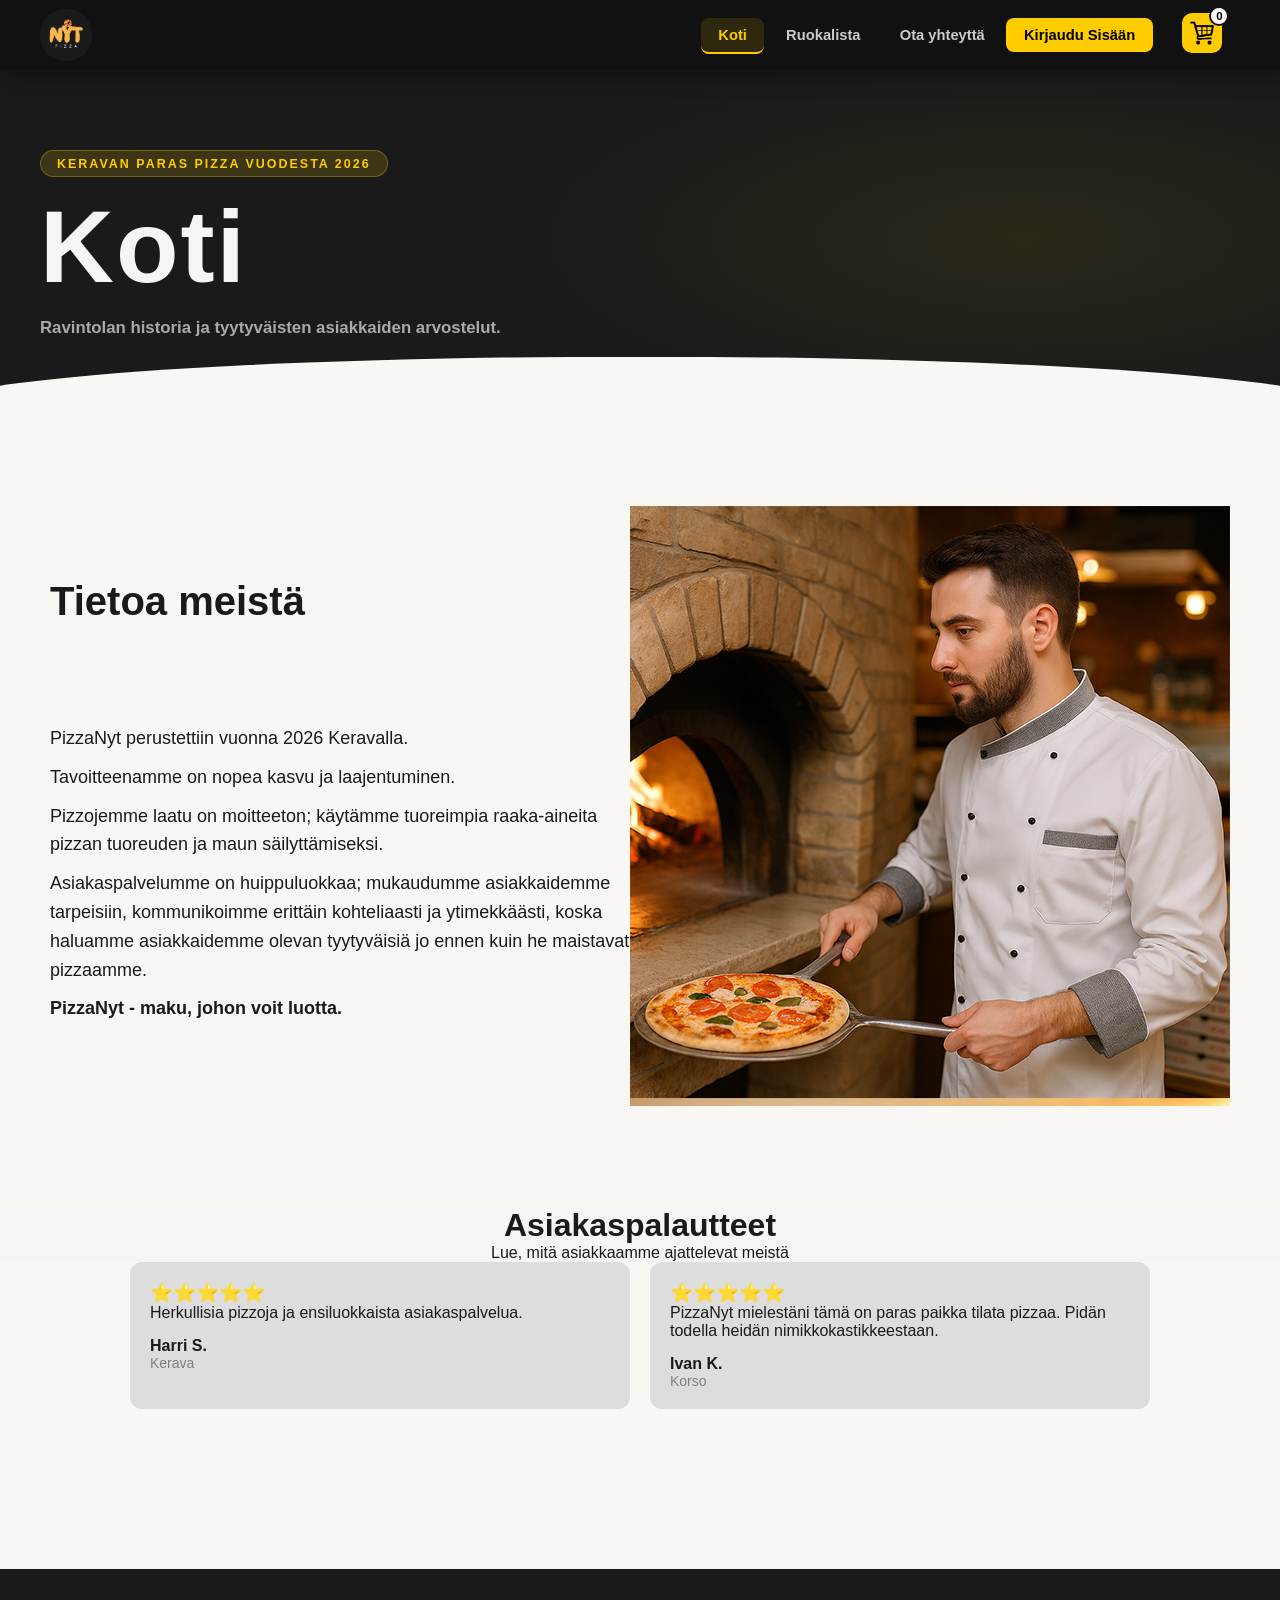
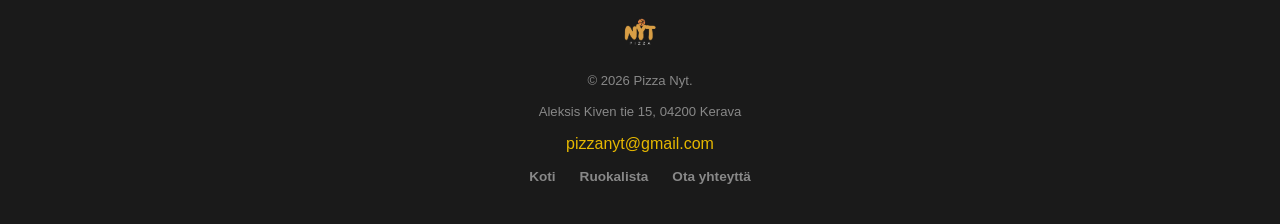
==== index.html @ 31d28f15 "muokan teksti pääsivulla" ====
<!DOCTYPE html>
<html lang ="fi">
    
    <head>
        <meta charset="UTF-8">
        <title>PizzaNyt - Pääsivu</title>
        <meta name="viewport" content ="width-device-width, initial-scale=1.0"> <!-- Puhelimen koko-->
        <link rel="icon" type="image/x-icon" href="/images/WebsiteLogo.png">
        <link rel="preconnect" href="https://fonts.googleapis.com">
        <link rel="preconnect" href="https://fonts.gstatic.com" crossorigin>
        <link href="https://fonts.googleapis.com/css2?family=Alyamama:wght@300..900&family=Roboto+Mono:ital,wght@0,100..700;1,100..700&display=swap" rel="stylesheet">
        <link rel="stylesheet" href ="styles.css">
    </head>
    <body>
        <nav class="navbar">
            <div class="logo">
                <a href="index.html">
                    <img src="images/Logo.png" alt="PizzaNyt" class="logo-img">
                </a>
            </div>
            <ul class="nav-links">
                <li><a href="index.html" class="selected">Koti</a></li>
                <li><a href="menu.html">Ruokalista</a></li>
                <li><a href="contact.html">Ota yhteyttä</a></li>
                <li class="login-btn" id="nav-login-li"><a href="login.html">Kirjaudu Sisään</a></li>
                <li id="nav-user-info" style="display:none;">
                    <span id="nav-username" class="nav-username"></span>
                    <button id="nav-logout-btn" class="nav-logout-btn">Kirjaudu ulos</button>
                </li>
                <li class="cart-container">
                    <a class="cart-link" href="#">
                        <div class="cart-wrapper">
                            <img src="images/cart.png" alt="Ostoskori" class="cart-icon">
                            <span class="cart-quantity" id="cart-count">0</span>
                        </div>
                    </a>
                </li>
            </ul>
        </nav>
    
        <section class="menu-hero">
            <div class="menu-hero-content">
                <span class="menu-label">Keravan paras pizza vuodesta 2026</span>
                <h1>Koti<span></span></h1>
                <p>Ravintolan historia ja tyytyväisten asiakkaiden arvostelut.</p>
            </div>
            <div class="menu-hero-divider"></div>
        </section>

       <section class="about">
         <div class ="about-text">
            <h1>Tietoa meistä</h1>
            <p>PizzaNyt perustettiin vuonna 2026 Keravalla.</p>

            <p>Tavoitteenamme on nopea kasvu ja laajentuminen.</p>

            <p>Pizzojemme laatu on moitteeton; käytämme tuoreimpia raaka-aineita pizzan tuoreuden ja maun säilyttämiseksi.</p>

            <p>Asiakaspalvelumme on huippuluokkaa; mukaudumme asiakkaidemme tarpeisiin, kommunikoimme erittäin kohteliaasti ja ytimekkäästi, koska haluamme asiakkaidemme olevan tyytyväisiä jo ennen kuin he maistavat pizzaamme.</p>

            <p><strong>PizzaNyt - maku, johon voit luotta.</strong></p>
           
         </div>
         <div class="about-image">
            <img src="images/chef.png" alt="chef">
         </div> 
        
        </section>

        <div class="reviews1">
            <h1>Asiakaspalautteet</h1>
         <p>Lue, mitä asiakkaamme ajattelevat meistä</p>
         
        </div>
        <div class="reviews2">
            <div class="box">
                <h3>⭐⭐⭐⭐⭐</h3>
                <p>Herkullisia pizzoja ja ensiluokkaista asiakaspalvelua.</p>
                <div class="author">
                    <strong>Harri S.</strong>
                    <span>Kerava</span>
                </div>
            </div>
            <div class="box">
                <h3>⭐⭐⭐⭐⭐</h3>
                <p> PizzaNyt mielestäni tämä on paras paikka tilata pizzaa. Pidän todella heidän nimikkokastikkeestaan.</p>
                <div class ="author">
                    <strong>Ivan K.</strong>
                    <span>Korso</span>
                </div>
            </div>
          </div>
        
          <footer class="site-footer">
            <div class="footer-inner">
                <img src="images/Logo.png" alt="PizzaNyt" class="footer-logo">
                <p>© 2026 Pizza Nyt. </p>
                <p>Aleksis Kiven tie 15, 04200 Kerava</p>
                <a href="mailto:pizzanyt@gmail.com">pizzanyt@gmail.com</a>
                <div class="footer-links">
                    <a href="index.html">Koti</a>
                    <a href="menu.html">Ruokalista</a>
                    <a href="contact.html">Ota yhteyttä</a>
                </div>
            </div>
        </footer>
    
        <script>src ="script.js"</script>
        



    </body>

</html>
---- styles.css ----
:root {
    --black:    #111111;
    --dark:     #1a1a1a;
    --gold:     #ffcc00;
    --gold-dim: #e6b800;
    --white:    #f5f5f5;
    --muted:    #888;
    --radius:   14px;
    --shadow:   0 20px 50px rgba(0,0,0,0.18);
}

*, *::before, *::after { box-sizing: border-box; margin: 0; padding: 0; }
html { scroll-behavior: smooth; }
body { font-family: 'Nunito', sans-serif; background: #f8f7f4; color: var(--dark); min-height: 100vh; }

/*navigaatio*/
.navbar {
    display: flex;
    position: sticky;
    top: 0;
    justify-content: space-between;
    align-items: center;
    background-color: var(--black);
    padding: 0 2.5rem;
    height: 70px;
    box-shadow: 0 4px 24px rgba(0,0,0,0.4);
    z-index: 1000;
}
.logo-img { height: 52px; width: 52px; object-fit: contain; display: block; border-radius: 25px; }
.nav-links { display: flex; list-style: none; align-items: center; gap: 0.25rem; }
.nav-links li a {
    color: #ccc;
    text-decoration: none;
    padding: 0.55rem 1.1rem;
    border-radius: 8px;
    transition: color 0.25s, background 0.25s;
    font-size: 0.92rem;
    font-weight: 600;
}
.nav-links li a:hover { color: var(--gold); background: rgba(255,204,0,0.08); }
.nav-links li a.selected { color: var(--gold); background: rgba(255,204,0,0.12); border-bottom: 2px solid var(--gold); font-weight: 800; }
.login-btn a { background-color: var(--gold) !important; color: #000 !important; border-radius: 8px; font-weight: 800; padding: 0.55rem 1.2rem; transition: background 0.25s !important; }
.login-btn a:hover { background-color: var(--gold-dim) !important; }

/* navigaatio kun on kirjautunut. Ei display-arvoa tässä koska script.js hallitsee näkyvyyttä*/
.nav-user-info {
    align-items: center;
    gap: 0.5rem;
    flex-wrap: nowrap;
    max-width: 260px;
}
.nav-username {
    color: var(--gold);
    font-weight: 800;
    font-size: 0.88rem;
    white-space: nowrap;
    overflow: hidden;
    text-overflow: ellipsis;
    max-width: 120px;
    margin-right: 10px;
    padding: 0.45rem 0.75rem;
    background: rgba(255,204,0,0.1);
    border: 1px solid rgba(255,204,0,0.25);
    border-radius: 8px;
}

.nav-logout-btn {
    background-color: var(--gold);
    color: #000;
    border: none;
    padding: 0.45rem 0.9rem;
    border-radius: 8px;
    font-family: 'Nunito', sans-serif;
    font-size: 0.88rem;
    font-weight: 800;
    cursor: pointer;
    white-space: nowrap;
    transition: background 0.2s;
    flex-shrink: 0;
}
.nav-logout-btn:hover { background-color: var(--gold-dim); }

/* ostoskori */
.cart-container { margin-left: 0.5rem; }
.cart-wrapper { position: relative; display: inline-flex; align-items: center; cursor: pointer; }
.cart-icon { width: 40px; height: 40px; background-color: var(--gold); padding: 8px; border-radius: 10px; object-fit: contain; display: block; transition: background 0.25s, transform 0.25s; }
.cart-link:hover .cart-icon { background-color: var(--gold-dim); transform: scale(1.08); }
.cart-quantity {
    position: absolute;
    top: -7px; right: -7px;
    background: #fff; color: #000;
    font-size: 0.72rem; font-weight: 900;
    min-width: 20px; height: 20px;
    border-radius: 50%;
    display: flex; align-items: center; justify-content: center;
    border: 2px solid var(--black);
    z-index: 2;
}

/* Sloganii varte (Keravan paras pizza) */
.menu-hero {
    background: var(--dark);
    color: var(--white);
    padding: 5rem 2.5rem 4rem;
    position: relative;
    overflow: hidden;
}
.menu-hero::before {
    content: '';
    position: absolute;
    inset: 0;
    background: radial-gradient(ellipse 60% 80% at 80% 50%, rgba(255,204,0,0.07) 0%, transparent 70%);
    pointer-events: none;
}
.menu-hero-content { max-width: 1200px; margin: 0 auto; position: relative; z-index: 1; }
.menu-label {
    display: inline-block;
    background: rgba(255,204,0,0.15);
    color: var(--gold);
    border: 1px solid rgba(255,204,0,0.3);
    border-radius: 100px;
    font-size: 0.78rem; font-weight: 800; letter-spacing: 2px;
    text-transform: uppercase;
    padding: 0.35rem 1rem; margin-bottom: 1.2rem;
}
.menu-hero-content h1 {
    font-family: 'Bebas Neue', sans-serif;
    font-size: clamp(3.5rem, 8vw, 6.5rem);
    line-height: 1; letter-spacing: 2px;
    color: var(--white); margin-bottom: 1rem;
}
.menu-hero-content h1 span { color: var(--gold); }
.menu-hero-content p { font-size: 1.05rem; color: #aaa; max-width: 480px; font-weight: 600; line-height: 1.6; }
.menu-hero-divider {
    position: absolute; bottom: -1px; left: 0;
    width: 100%; height: 50px;
    background: #f8f7f4;
    clip-path: ellipse(55% 100% at 50% 100%);
}

/* Ruokalista taulukko pizza kortteja varten */
.menu-container { max-width: 1260px; margin: 0 auto; padding: 3rem 2rem 5rem; }
.section-header { display: flex; align-items: center; gap: 1.5rem; margin-bottom: 2.5rem; }
.section-header h2 { font-family: 'Bebas Neue', sans-serif; font-size: 2.2rem; letter-spacing: 1.5px; white-space: nowrap; }
.section-line { flex: 1; height: 2px; background: linear-gradient(90deg, #ddd 0%, transparent 100%); border-radius: 2px; }

.pizza-grid {
    display: grid;
    grid-template-columns: repeat(3, 1fr);
    gap: 2rem;
}
.pizza-card:last-child { grid-column: 2; }

.pizza-card {
    background: #fff;
    border-radius: var(--radius);
    box-shadow: 0 4px 20px rgba(0,0,0,0.07);
    overflow: visible;
    position: relative;
    transition: transform 0.3s ease, box-shadow 0.3s ease;
    display: flex;
    flex-direction: column;
    animation: fadeUp 0.5s ease both;
}
.pizza-card:hover { transform: translateY(-6px); box-shadow: 0 18px 48px rgba(0,0,0,0.13); }
.pizza-card:nth-child(1) { animation-delay: 0.05s; }
.pizza-card:nth-child(2) { animation-delay: 0.10s; }
.pizza-card:nth-child(3) { animation-delay: 0.15s; }
.pizza-card:nth-child(4) { animation-delay: 0.20s; }
.pizza-card:nth-child(5) { animation-delay: 0.25s; }
.pizza-card:nth-child(6) { animation-delay: 0.30s; }
.pizza-card:nth-child(7) { animation-delay: 0.35s; }

.pizza-badge {
    position: absolute; top: 14px; left: 14px;
    background: var(--gold); color: #000;
    font-size: 0.7rem; font-weight: 900; letter-spacing: 1px;
    text-transform: uppercase;
    padding: 0.25rem 0.75rem; border-radius: 100px;
    z-index: 3;
}
.pizza-badge--custom { background: var(--dark); color: var(--gold); }

.pizza-img-wrap {
    background: linear-gradient(135deg, #f9f3e8 0%, #fdf6e3 100%);
    border-radius: var(--radius) var(--radius) 0 0;
    display: flex; align-items: center; justify-content: center;
    padding: 2rem 1.5rem 1.5rem;
    overflow: hidden;
}
.pizza-img-wrap img {
    width: 170px; height: 170px;
    object-fit: contain;
    transition: transform 0.4s ease;
    filter: drop-shadow(0 8px 20px rgba(0,0,0,0.18));
}
.pizza-card:hover .pizza-img-wrap img { transform: scale(1.06) rotate(-2deg); }

.pizza-img-wrap--custom { background: linear-gradient(135deg, #1a1a1a 0%, #2d2d2d 100%); min-height: 210px; }
.custom-pizza-icon {
    width: 90px; height: 90px;
    border: 3px dashed rgba(255,204,0,0.4);
    border-radius: 50%;
    display: flex; align-items: center; justify-content: center;
    font-size: 2.8rem; color: var(--gold); font-weight: 300;
    transition: border-color 0.3s;
}
.pizza-card--custom:hover .custom-pizza-icon { border-color: var(--gold); }

.pizza-info { padding: 1.4rem; display: flex; flex-direction: column; flex: 1; }
.pizza-info h3 { font-family: 'Bebas Neue', sans-serif; font-size: 1.5rem; letter-spacing: 1px; color: var(--dark); margin-bottom: 0.4rem; }
.pizza-desc { font-size: 0.85rem; color: var(--muted); line-height: 1.55; margin-bottom: 1.2rem; flex: 1; }
.pizza-footer { display: flex; justify-content: space-between; align-items: center; margin-bottom: 1rem; }
.pizza-price { font-family: 'Bebas Neue', sans-serif; font-size: 1.6rem; color: var(--dark); }

.quantity-controls { display: flex; align-items: center; gap: 6px; }
.quantity-controls button {
    background: var(--dark); color: var(--gold);
    border: none; padding: 0;
    width: 30px; height: 30px; border-radius: 50%;
    font-size: 1.1rem; font-weight: bold; cursor: pointer;
    transition: background 0.2s;
    display: flex; align-items: center; justify-content: center;
    flex-shrink: 0;
}
.quantity-controls button:hover { background: #333; }
.quantity-controls input {
    width: 46px; border: 2px solid #eee; border-radius: 8px;
    padding: 5px; font-size: 0.95rem; font-weight: 800;
    text-align: center; outline: none; font-family: 'Nunito', sans-serif;
    transition: border-color 0.2s;
}
.quantity-controls input:focus { border-color: var(--gold); }

.order-btn {
    display: flex; align-items: center; justify-content: center;
    width: 100%;
    background: var(--dark); color: var(--gold);
    border: none; padding: 12px; border-radius: 10px;
    font-weight: 800; font-family: 'Nunito', sans-serif;
    font-size: 0.92rem; letter-spacing: 0.5px; text-transform: uppercase;
    cursor: pointer; text-decoration: none;
    transition: background 0.25s, color 0.25s, transform 0.2s;
}
.order-btn:hover { background: var(--gold); color: #000; transform: translateY(-1px); }
.order-btn:active { transform: scale(0.98); }
.order-btn--custom { background: var(--gold); color: #000; }
.order-btn--custom:hover { background: var(--gold-dim); color: #000; }

.about {
    display: flex;           
  align-items: center;    
  justify-content: space-between;
  margin: 50px;
  font-family: 'Alyamama', sans-serif;
  font-size: 1mm;
}
.about div {
    width: 600px;
    margin: 50px auto;
}
.about h1 {
    font-size: 40px;
    margin-bottom: 100px;
}
.about p {
    font-size: 18px;
    line-height: 1.6;
    margin-bottom: 10px;
}
.about-image {
    margin-left: 50%;
    width: 40%;
    height: 60%;
}

.about {
    display: flex;           
  align-items: center;    
  justify-content: space-between;
  margin: 50px;
  font-family: 'Alyamama', sans-serif;
  font-size: 1mm;
}
.about div {
    width: 600px;
    margin: 50px auto;
}
.about h1 {
    font-size: 40px;
    margin-bottom: 100px;
}
.about p {
    font-size: 18px;
    line-height: 1.6;
    margin-bottom: 10px;
}
.about-image {
    margin-left: 50%;
    width: 40%;
    height: 60%;
}
.reviews1 {
    text-align: center;
    background-color: whitesmoke;
}

.reviews2 {
    display: flex;
    justify-content: center;
    gap: 20px;           
  }
  
  .box {
    background: #ddd;
    padding: 20px;
    width: 500px;
    border-radius: 12px;
    margin-bottom: 10rem;
  }

  .author {
    margin-top: 15px;
    text-align: left;
  }
  .author span {
    display: block;
    color: gray;
    font-size: 14px;
  }


/*Ostoskori juttui*/
#cart-panel {
    position: fixed; right: -420px; top: 0;
    width: 380px; height: 100%;
    background: #fff;
    box-shadow: -4px 0 40px rgba(0,0,0,0.18);
    transition: right 0.35s cubic-bezier(0.4, 0, 0.2, 1);
    z-index: 9999;
    display: flex; flex-direction: column;
    font-family: 'Nunito', sans-serif;
    overflow: hidden;
}
.cart-header { background: var(--dark); color: var(--white); padding: 1.4rem 1.5rem; display: flex; justify-content: space-between; align-items: center; flex-shrink: 0; }
.cart-header h2 { font-family: 'Bebas Neue', sans-serif; font-size: 1.6rem; letter-spacing: 1px; }
#close-cart { background: rgba(255,255,255,0.1); border: 1px solid rgba(255,255,255,0.2); color: #fff; padding: 6px 14px; border-radius: 8px; cursor: pointer; font-family: 'Nunito', sans-serif; font-weight: 700; font-size: 0.85rem; transition: background 0.2s; }
#close-cart:hover { background: rgba(255,255,255,0.2); }

.cart-body { flex: 1; overflow-y: auto; padding: 1rem 1.5rem; }
.cart-empty { text-align: center; padding: 3rem 1rem; color: var(--muted); font-size: 0.95rem; }

.cart-item { display: flex; align-items: center; padding: 0.9rem 0; border-bottom: 1px solid #f0f0f0; gap: 0.5rem; }
.cart-item-name { font-weight: 700; font-size: 0.92rem; color: var(--dark); flex: 1; }
.cart-item-controls { display: flex; align-items: center; gap: 8px; margin-left: auto; flex-shrink: 0; }
.cart-item-controls button {
    width: 26px; height: 26px;
    border-radius: 50%; border: none; padding: 0;
    background: #ebebeb; color: var(--dark);
    font-weight: 800; font-size: 0.95rem;
    cursor: pointer;
    display: flex; align-items: center; justify-content: center;
    flex-shrink: 0;
    transition: background 0.2s;
    line-height: 1;
}
.cart-item-controls button:hover { background: #d0d0d0; }
.cart-item-qty { font-weight: 800; font-size: 0.95rem; min-width: 20px; text-align: center; }

.cart-footer { padding: 1.2rem 1.5rem; border-top: 2px solid #f0f0f0; flex-shrink: 0; }
.cart-total { display: flex; justify-content: space-between; font-size: 1rem; font-weight: 800; margin-bottom: 1rem; color: var(--dark); }
.checkout-btn { width: 100%; background: var(--gold); color: #000; border: none; padding: 14px; border-radius: 10px; font-size: 1rem; font-weight: 900; font-family: 'Nunito', sans-serif; text-transform: uppercase; letter-spacing: 0.5px; cursor: pointer; transition: background 0.2s, transform 0.2s; }
.checkout-btn:hover { background: var(--gold-dim); transform: translateY(-1px); }

#cart-overlay { display: none; position: fixed; inset: 0; background: rgba(0,0,0,0.45); z-index: 9998; backdrop-filter: blur(2px); }
#cart-overlay.active { display: block; }

/* ylös pompaava ilmoitus */
.toast {
    position: fixed; bottom: 2rem; left: 50%;
    transform: translateX(-50%) translateY(10px);
    background: var(--dark); color: var(--gold);
    border: 1px solid rgba(255,204,0,0.2);
    padding: 0.75rem 1.6rem; border-radius: 100px;
    font-weight: 700; font-size: 0.9rem;
    box-shadow: var(--shadow);
    opacity: 0; pointer-events: none;
    transition: opacity 0.3s ease, transform 0.3s ease;
    z-index: 99999; /*pitää mennä kaiken päälle!*/
}
.toast.show { opacity: 1; transform: translateX(-50%) translateY(0); }

/* footer juttu(pohjassa olevat jutut) */
.site-footer { background: var(--dark); color: #888; padding: 2.5rem 2rem; text-align: center; }
.footer-inner { max-width: 1200px; margin: 0 auto; display: flex; flex-direction: column; align-items: center; gap: 1rem; }
.footer-logo { height: 48px; width: 48px; object-fit: contain; opacity: 0.85; border-radius: 12px; }
.footer-inner p { font-size: 0.82rem; }
.footer-links { display: flex; gap: 1.5rem; }
.footer-links a { color: #888; text-decoration: none; font-size: 0.85rem; font-weight: 600; transition: color 0.2s; }
a[href^="mailto:"] {color: #e6b800; transition: color 0.2s; text-decoration: none;} /*Sähköposteja varten*/
a[href^="mailto:"]:hover {color: #888; transition: color 0.2s; text-decoration: none;}

.footer-links a:hover { color: var(--gold); }
/* poistaa omat nappulat numero inputista(pizza määrä) */
input::-webkit-outer-spin-button,
input::-webkit-inner-spin-button { -webkit-appearance: none; margin: 0; }
input[type=number] { -moz-appearance: textfield; }

/*Käytetään pizza korteissa ja auth korteissa kirjautumisessa*/
@keyframes fadeUp {
    from { opacity: 0; transform: translateY(20px); }
    to   { opacity: 1; transform: translateY(0); }
}

/*Yhteyden otto*/

.email {margin-top: 5rem; text-align: center; background-color: #e6b800; margin-left: 6rem; margin-right: 6rem; border-radius: 2rem;}
.call-or-text {margin-top: 5rem; margin-bottom: 15rem; text-align: center; background-color: #e6b800; margin-left: 24rem; margin-right: 24rem; border-radius: 2rem;}
.email h2, .call-or-text h2{font-size: 3rem; text-align: center; }
.email h3, .call-or-text h3{font-size: 1rem; text-align: center; color: #00000086;}

.email a[href^="mailto:"], 
.call-or-text a[href^="tel:"] { color: #000; transition: color 0.2s; text-decoration: none; font-size: 2rem; text-align: center; }

.email a[href^="mailto:"]:hover, 
.call-or-text a[href^="tel:"]:hover { color: #00000086; transition: color 0.2s; text-decoration:none; }

/* kirjautumis sivu*/
.auth-hero {
    background: var(--dark);
    color: var(--white);
    padding: 5rem 2.5rem 4rem;
    position: relative;
    overflow: hidden;
}
.auth-hero::before {
    content: '';
    position: absolute;
    inset: 0;
    background: radial-gradient(ellipse 60% 80% at 20% 50%, rgba(255,204,0,0.07) 0%, transparent 70%);
    pointer-events: none;
}
.auth-hero-content { max-width: 1200px; margin: 0 auto; position: relative; z-index: 1; }
.auth-hero-content h1 {
    font-family: 'Bebas Neue', sans-serif;
    font-size: clamp(3.5rem, 8vw, 6.5rem);
    line-height: 1; letter-spacing: 2px;
    color: var(--white); margin-bottom: 1rem;
}
.auth-hero-content h1 span { color: var(--gold); }
.auth-hero-content p { font-size: 1.05rem; color: #aaa; max-width: 480px; font-weight: 600; line-height: 1.6; }

.auth-container {
    max-width: 520px;
    margin: 0 auto;
    padding: 3rem 1.5rem 5rem;
}
.auth-tabs {
    display: flex;
    margin-bottom: 1.8rem;
    background: #e8e6e2;
    border-radius: 12px;
    padding: 5px;
}
.auth-tab {
    flex: 1;
    background: transparent;
    border: none;
    padding: 0.7rem 1rem;
    border-radius: 9px;
    font-family: 'Nunito', sans-serif;
    font-size: 0.92rem;
    font-weight: 800;
    color: var(--muted);
    cursor: pointer;
    transition: background 0.25s, color 0.25s, box-shadow 0.25s;
}
.auth-tab.active { background: var(--dark); color: var(--gold); box-shadow: 0 2px 12px rgba(0,0,0,0.15); }

.auth-card {
    background: #fff;
    border-radius: 18px;
    box-shadow: 0 8px 40px rgba(0,0,0,0.1);
    padding: 2.4rem 2.2rem;
    animation: fadeUp 0.4s ease both;
}
.auth-card h2 {
    font-family: 'Bebas Neue', sans-serif;
    font-size: 2rem;
    letter-spacing: 1.5px;
    text-align: center;
    color: var(--dark);
    margin-bottom: 0.3rem;
}
.auth-subtitle {
    text-align: center;
    font-size: 0.88rem;
    color: var(--muted);
    font-weight: 600;
    margin-bottom: 1.8rem;
}
.auth-form { display: flex; flex-direction: column; gap: 1rem; }
.form-group { display: flex; flex-direction: column; gap: 0.4rem; }
.form-group label {
    font-size: 0.82rem;
    font-weight: 800;
    color: var(--dark);
    text-transform: uppercase;
    letter-spacing: 0.8px;
}
.form-group input[type="text"],
.form-group input[type="password"] {
    width: 100%;
    padding: 0.75rem 1rem;
    border: 2px solid #e8e8e8;
    border-radius: 10px;
    font-family: 'Nunito', sans-serif;
    font-size: 0.95rem;
    font-weight: 600;
    color: var(--dark);
    background: #fafafa;
    outline: none;
    transition: border-color 0.2s, box-shadow 0.2s, background 0.2s;
}
.form-group input:focus {
    border-color: var(--gold);
    box-shadow: 0 0 0 3px rgba(255,204,0,0.15);
    background: #fff;
}
.form-hint { font-size: 0.76rem; color: #aaa; font-weight: 600; }

.password-wrap { position: relative; }
.password-wrap input { padding-right: 3.5rem; }
.toggle-pw {
    position: absolute;
    right: 10px; top: 50%;
    transform: translateY(-50%);
    background: none; border: none;
    font-size: 0.75rem; font-family: 'Nunito', sans-serif; font-weight: 800;
    color: var(--muted); cursor: pointer;
    padding: 3px 6px; border-radius: 4px;
    transition: color 0.2s, background 0.2s;
    letter-spacing: 0.5px; text-transform: uppercase;
}
.toggle-pw:hover { color: var(--dark); background: #f0f0f0; }

.auth-error {
    background: rgba(220, 53, 69, 0.08);
    border: 1px solid rgba(220, 53, 69, 0.25);
    color: #c0392b;
    border-radius: 8px;
    padding: 0.55rem 0.9rem;
    font-size: 0.84rem;
    font-weight: 700;
    display: none;
}
.auth-error:not(:empty) { display: block; }

.auth-success {
    background: rgba(39, 174, 96, 0.08);
    border: 1px solid rgba(39, 174, 96, 0.25);
    color: #1e8449;
    border-radius: 8px;
    padding: 0.55rem 0.9rem;
    font-size: 0.84rem;
    font-weight: 700;
    display: none;
}
.auth-success:not(:empty) { display: block; }

.auth-submit-btn {
    width: 100%;
    background: var(--dark); color: var(--gold);
    border: none; padding: 0.85rem;
    border-radius: 10px;
    font-family: 'Nunito', sans-serif;
    font-size: 1rem; font-weight: 900;
    letter-spacing: 0.5px; text-transform: uppercase;
    cursor: pointer; margin-top: 0.4rem;
    transition: background 0.25s, color 0.25s, transform 0.2s;
}
.auth-submit-btn:hover { background: var(--gold); color: #000; transform: translateY(-1px); }
.auth-submit-btn:active { transform: scale(0.98); }

.auth-switch { text-align: center; font-size: 0.85rem; color: var(--muted); font-weight: 600; }
.auth-switch a { color: var(--dark); font-weight: 800; text-decoration: underline; text-underline-offset: 3px; cursor: pointer; }
.auth-switch a:hover { color: var(--gold-dim); }
#checkout-modal-overlay { display:none; position:fixed; inset:0; background:rgba(0,0,0,0.6); z-index:10000; backdrop-filter:blur(3px); }
#checkout-modal-overlay.active { display:block; }

#checkout-modal { display:none; position:fixed; top:50%; left:50%; transform:translate(-50%,-48%) scale(0.96); width:min(480px,92vw); background:#fff; border-radius:20px; box-shadow:0 30px 80px rgba(0,0,0,0.3); z-index:10001; font-family:'Nunito',sans-serif; overflow:hidden; opacity:0; transition:transform 0.3s cubic-bezier(0.34,1.56,0.64,1),opacity 0.25s ease; }
#checkout-modal.active { display:block; opacity:1; transform:translate(-50%,-50%) scale(1); }

.co-header { background:var(--dark); color:var(--white); padding:1.3rem 1.5rem; display:flex; justify-content:space-between; align-items:center; }
.co-header h2 { font-family:'Bebas Neue',sans-serif; font-size:1.5rem; letter-spacing:1px; }
.co-close-btn { background:rgba(255,255,255,0.1); border:1px solid rgba(255,255,255,0.2); color:#fff; width:32px; height:32px; border-radius:50%; cursor:pointer; font-size:0.85rem; display:flex; align-items:center; justify-content:center; transition:background 0.2s; }
.co-close-btn:hover { background:rgba(255,255,255,0.22); }

.co-body { padding:1.8rem 1.6rem; display:flex; flex-direction:column; gap:1.2rem; }
.co-step-label { font-size:0.78rem; font-weight:800; text-transform:uppercase; letter-spacing:1.5px; color:var(--muted); }
.co-delivery-options { display:grid; grid-template-columns:1fr 1fr; gap:0.9rem; }
.co-option-btn { display:flex; flex-direction:column; align-items:center; gap:0.3rem; padding:1.2rem 0.8rem; border-radius:14px; border:2px solid #e8e8e8; background:#fafafa; cursor:pointer; font-family:'Nunito',sans-serif; transition:border-color 0.2s,background 0.2s,transform 0.15s; }
.co-option-btn:hover { border-color:var(--gold); background:rgba(255,204,0,0.05); transform:translateY(-2px); }
.co-option-btn--active { border-color:var(--gold); background:rgba(255,204,0,0.1); }
.co-option-icon { font-size:1.8rem; line-height:1; }
.co-option-title { font-weight:800; font-size:0.95rem; color:var(--dark); }
.co-option-sub { font-size:0.75rem; color:var(--muted); font-weight:600; }

.co-address-wrap { display:flex; flex-direction:column; gap:0.4rem; }
.co-label { font-size:0.78rem; font-weight:800; text-transform:uppercase; letter-spacing:1px; color:var(--dark); }
.co-input { width:100%; padding:0.75rem 1rem; border:2px solid #e8e8e8; border-radius:10px; font-family:'Nunito',sans-serif; font-size:0.95rem; font-weight:600; color:var(--dark); background:#fafafa; outline:none; transition:border-color 0.2s,box-shadow 0.2s; }
.co-input:focus { border-color:var(--gold); box-shadow:0 0 0 3px rgba(255,204,0,0.15); background:#fff; }
.co-address-error { font-size:0.8rem; font-weight:700; color:#c0392b; min-height:1rem; }

.co-confirm-btn { width:100%; background:var(--dark); color:var(--gold); border:none; padding:13px; border-radius:10px; font-family:'Nunito',sans-serif; font-size:1rem; font-weight:900; text-transform:uppercase; letter-spacing:0.5px; cursor:pointer; transition:background 0.2s,color 0.2s,transform 0.15s; }
.co-confirm-btn:hover { background:var(--gold); color:#000; transform:translateY(-1px); }
.co-confirm-btn:active { transform:scale(0.98); }

.co-success { display:flex; flex-direction:column; align-items:center; gap:0.6rem; text-align:center; padding:0.4rem 0 0.6rem; }
.co-success-icon { width:64px; height:64px; border-radius:50%; background:rgba(39,174,96,0.12); border:2px solid rgba(39,174,96,0.3); color:#27ae60; font-size:1.8rem; font-weight:900; display:flex; align-items:center; justify-content:center; }
.co-success h3 { font-family:'Bebas Neue',sans-serif; font-size:1.8rem; letter-spacing:1px; color:var(--dark); }
.co-success-method { font-size:0.95rem; font-weight:700; color:var(--dark); }
.co-success-addr { font-size:0.88rem; color:var(--muted); font-weight:600; }
.co-success-time { display:flex; flex-direction:column; align-items:center; gap:0.2rem; background:rgba(255,204,0,0.1); border:1px solid rgba(255,204,0,0.3); border-radius:12px; padding:0.8rem 2rem; margin:0.4rem 0; }
.co-time-label { font-size:0.72rem; font-weight:800; text-transform:uppercase; letter-spacing:1.5px; color:var(--muted); }
.co-time-value { font-family:'Bebas Neue',sans-serif; font-size:2.6rem; color:var(--dark); letter-spacing:2px; line-height:1; }
.co-success-total { font-size:0.9rem; color:var(--muted); font-weight:600; }
.co-success-total strong { color:var(--dark); font-weight:900; }
.co-done-btn { margin-top:0.4rem; background:var(--gold); color:#000; border:none; padding:11px 2.5rem; border-radius:10px; font-family:'Nunito',sans-serif; font-size:0.95rem; font-weight:900; text-transform:uppercase; letter-spacing:0.5px; cursor:pointer; transition:background 0.2s,transform 0.15s; }
.co-done-btn:hover { background:var(--gold-dim); transform:translateY(-1px); }
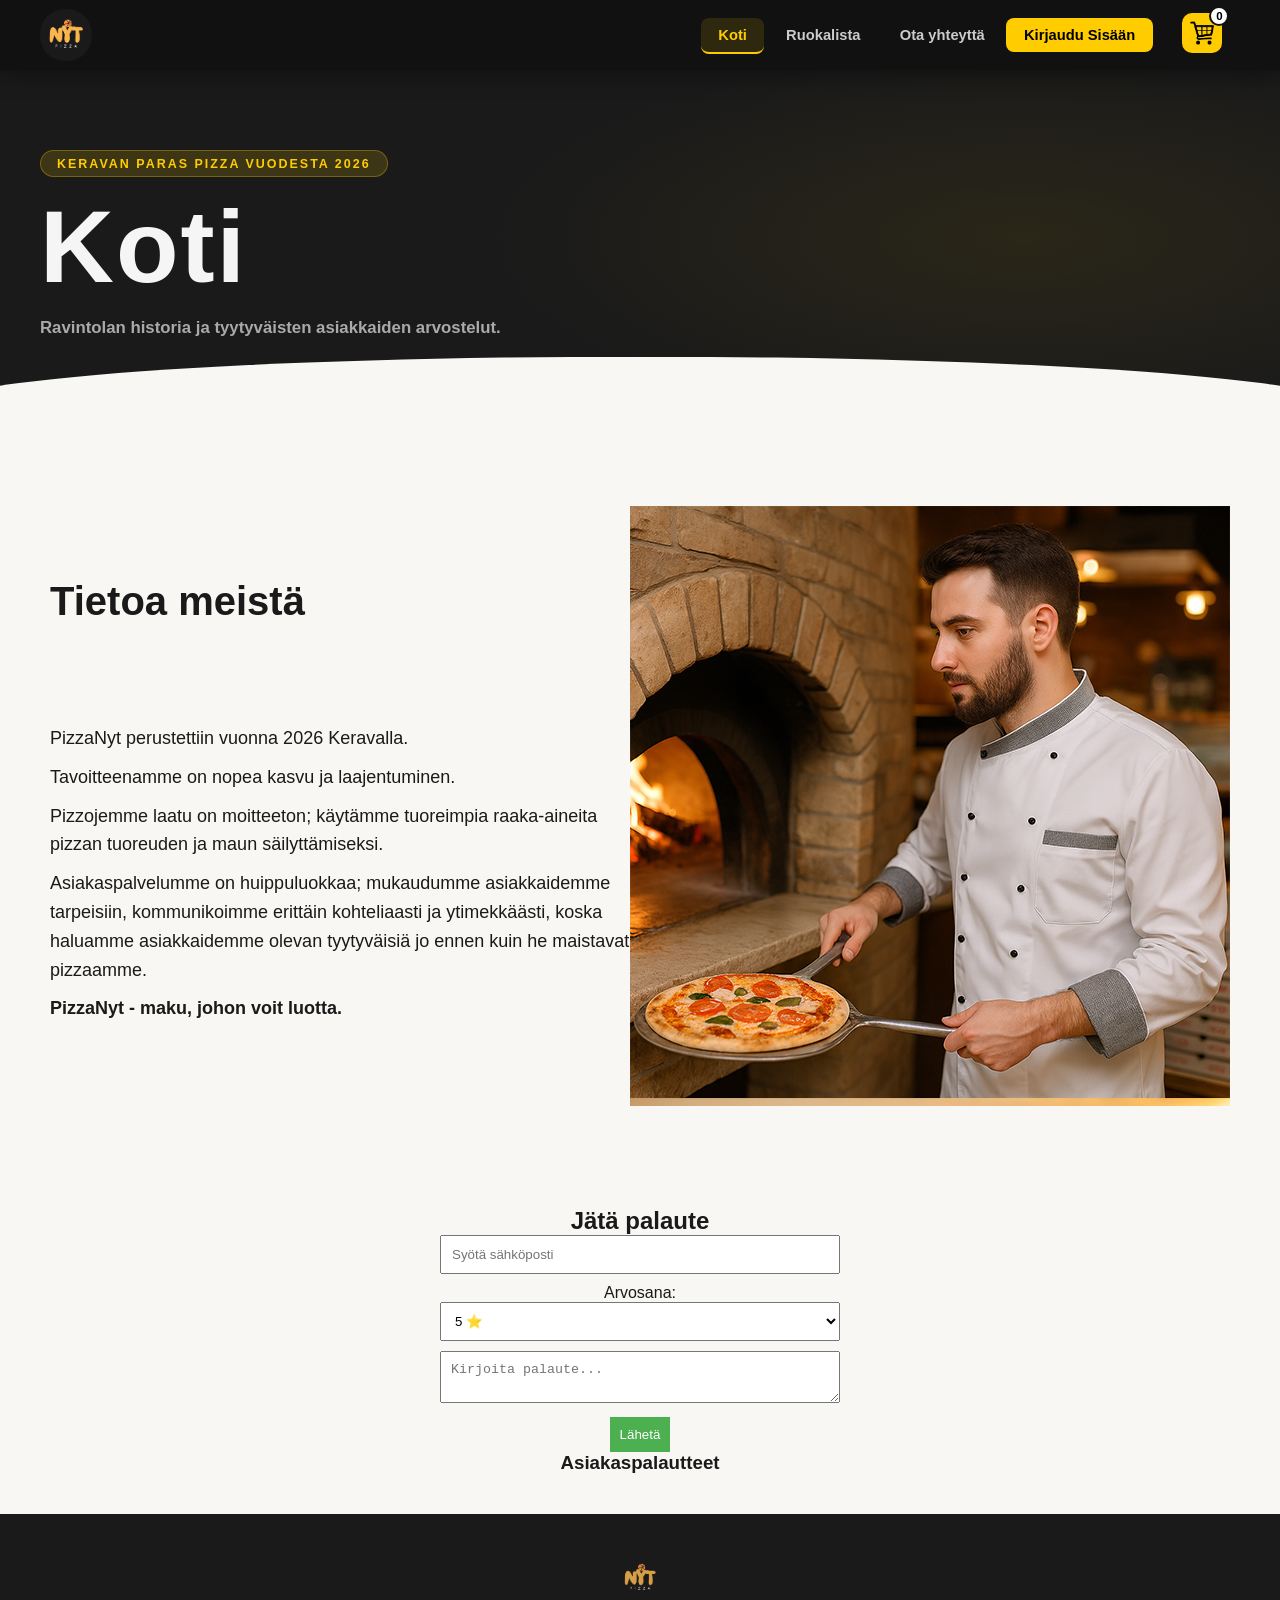
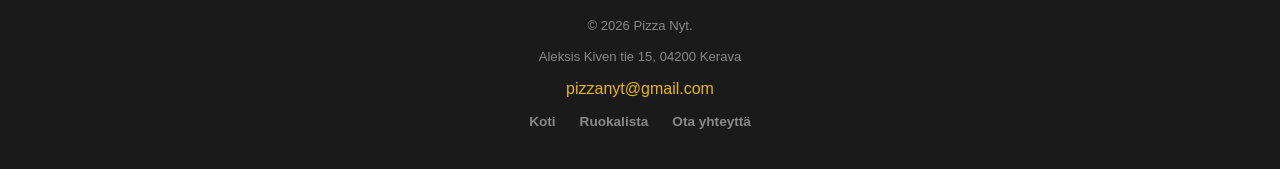
==== commit bc326e59: "asiakaspalautteet" ====
--- a/index.html
+++ b/index.html
@@ -67,29 +67,28 @@
         
         </section>
 
-        <div class="reviews1">
-            <h1>Asiakaspalautteet</h1>
-         <p>Lue, mitä asiakkaamme ajattelevat meistä</p>
-         
+        <div class ="reviews">
+            <h2>Jätä palaute</h2>
+            
+            <input type="email" id="email" placeholder="Syötä sähköposti">
+            
+            <div class="rating">
+                <label>Arvosana:</label>
+                <select id="rating">
+                  
+                  <option value="4">5 ⭐</option>
+                  <option value="4">4 ⭐</option>
+                  <option value="3">3 ⭐</option>
+                  <option value="2">2 ⭐</option>
+                  <option value="1">1 ⭐</option>
+                </select>
+            </div>
+            <textarea id="reviewText" placeholder="Kirjoita palaute..."></textarea>
+            <button onclick="addReview()">Lähetä</button>
+            <h3>Asiakaspalautteet</h3>
+            <div id="reviewList"></div>
         </div>
-        <div class="reviews2">
-            <div class="box">
-                <h3>⭐⭐⭐⭐⭐</h3>
-                <p>Herkullisia pizzoja ja ensiluokkaista asiakaspalvelua.</p>
-                <div class="author">
-                    <strong>Harri S.</strong>
-                    <span>Kerava</span>
-                </div>
-            </div>
-            <div class="box">
-                <h3>⭐⭐⭐⭐⭐</h3>
-                <p> PizzaNyt mielestäni tämä on paras paikka tilata pizzaa. Pidän todella heidän nimikkokastikkeestaan.</p>
-                <div class ="author">
-                    <strong>Ivan K.</strong>
-                    <span>Korso</span>
-                </div>
-            </div>
-          </div>
+
         
           <footer class="site-footer">
             <div class="footer-inner">
--- a/styles.css
+++ b/styles.css
@@ -300,35 +300,46 @@
     width: 40%;
     height: 60%;
 }
-.reviews1 {
+.reviews {
+    width: 400px;
+    margin: 40px auto;
+    font-family: 'Alyamama', sans-serif;
     text-align: center;
-    background-color: whitesmoke;
-}
-
-.reviews2 {
-    display: flex;
-    justify-content: center;
-    gap: 20px;           
-  }
-  
-  .box {
-    background: #ddd;
-    padding: 20px;
-    width: 500px;
-    border-radius: 12px;
-    margin-bottom: 10rem;
-  }
-
-  .author {
-    margin-top: 15px;
-    text-align: left;
-  }
-  .author span {
-    display: block;
-    color: gray;
-    font-size: 14px;
-  }
-
+    
+}
+input {
+    width: 100%;
+    padding: 10px;
+    margin-bottom: 10px;
+}
+textarea {
+    width: 100%;
+    padding: 10px;
+    margin-bottom: 10px;
+}
+select {
+    width: 100%;
+    padding: 10px;
+    margin-bottom: 10px;
+}
+button {
+    padding: 10px;
+    background: #4CAF50;
+    color: white;
+    border: none;
+    cursor: pointer;
+}
+.review {
+    border: 1px solid #ddd;
+    padding: 10px;
+    margin-top:10px;
+    border-radius: 6px;
+    background: #fafafa
+}
+.review .rating {
+    color:orange;
+    font-size:18px;
+}
 
 /*Ostoskori juttui*/
 #cart-panel {
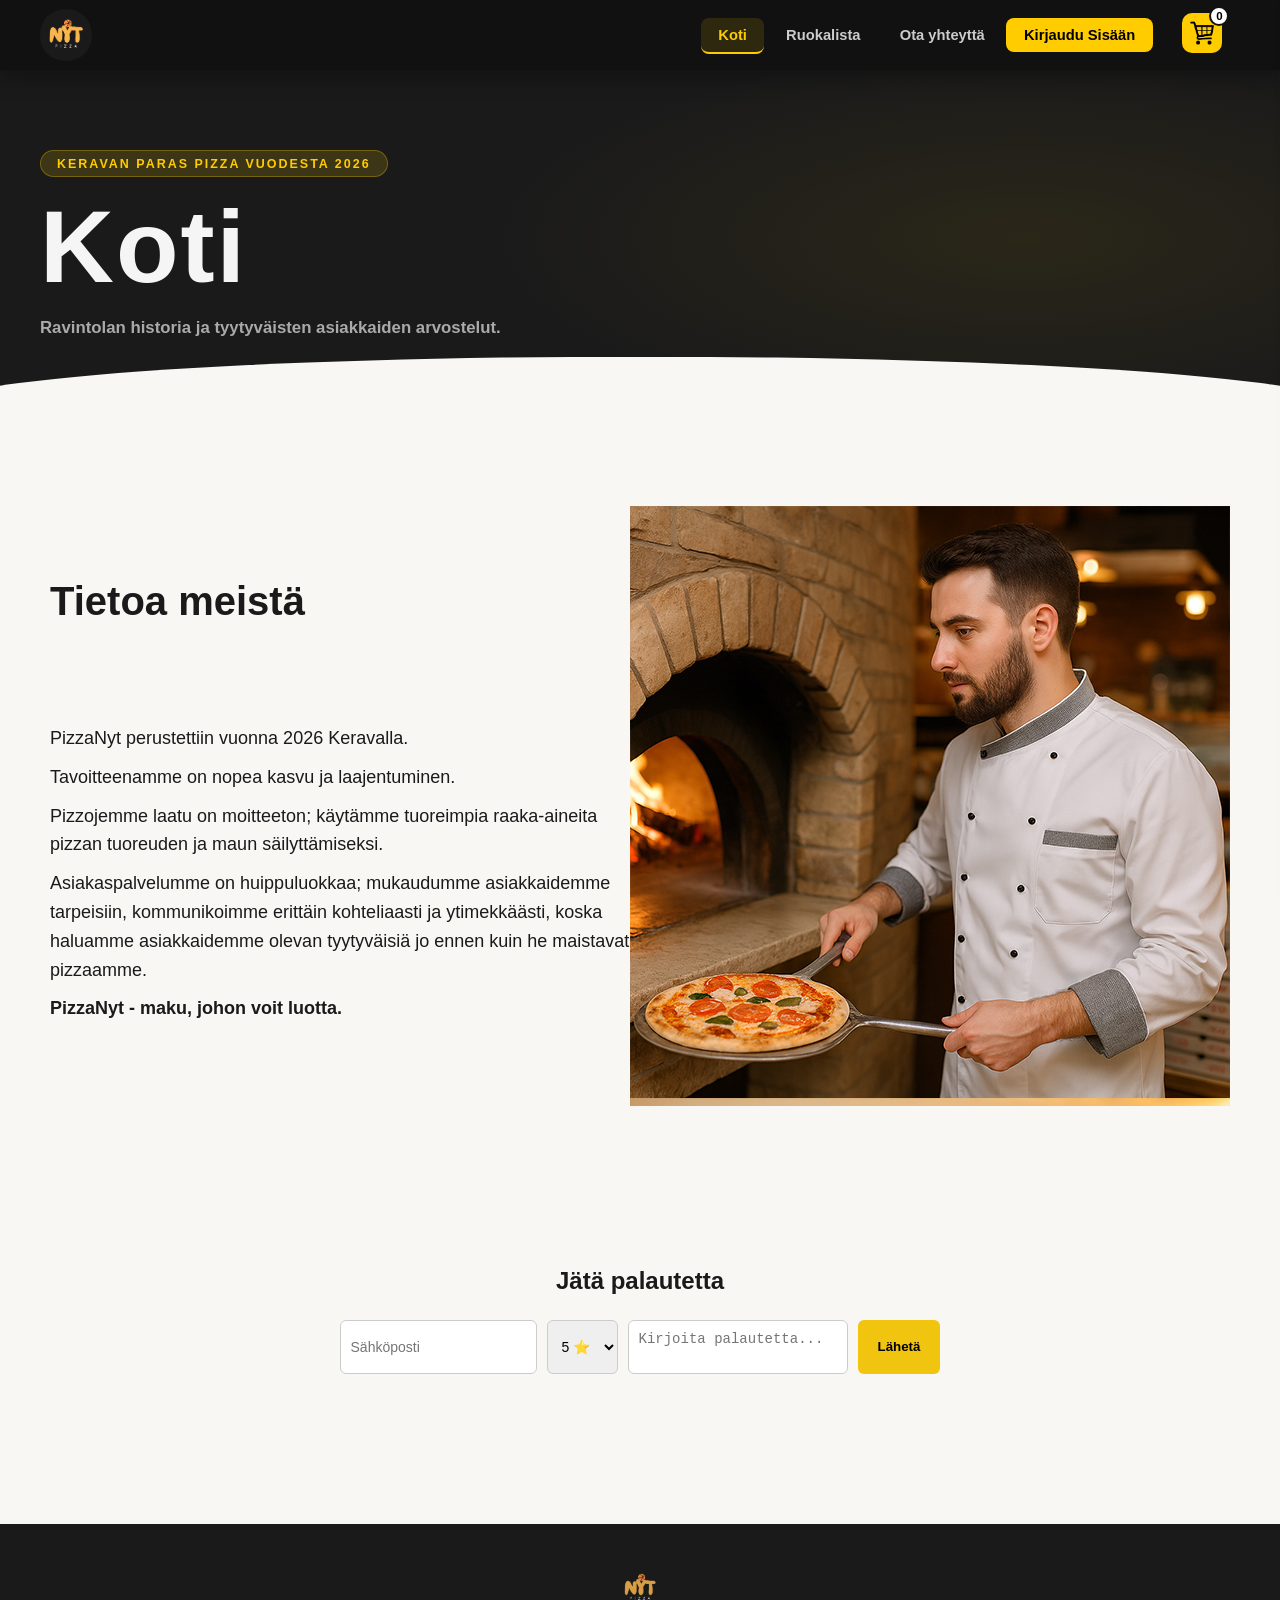
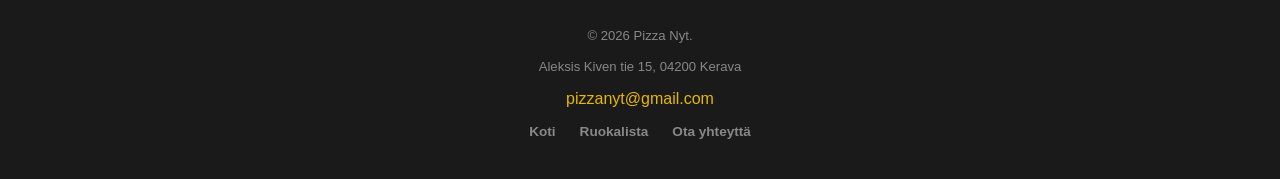
==== commit 8fb3425c: "asiakaspalautteet" ====
--- a/index.html
+++ b/index.html
@@ -47,6 +47,7 @@
             <div class="menu-hero-divider"></div>
         </section>
 
+
        <section class="about">
          <div class ="about-text">
             <h1>Tietoa meistä</h1>
@@ -60,6 +61,7 @@
 
             <p><strong>PizzaNyt - maku, johon voit luotta.</strong></p>
            
+
          </div>
          <div class="about-image">
             <img src="images/chef.png" alt="chef">
@@ -67,30 +69,30 @@
         
         </section>
 
-        <div class ="reviews">
-            <h2>Jätä palaute</h2>
-            
-            <input type="email" id="email" placeholder="Syötä sähköposti">
-            
-            <div class="rating">
-                <label>Arvosana:</label>
-                <select id="rating">
-                  
-                  <option value="4">5 ⭐</option>
-                  <option value="4">4 ⭐</option>
-                  <option value="3">3 ⭐</option>
-                  <option value="2">2 ⭐</option>
-                  <option value="1">1 ⭐</option>
+        <div class="reviews">
+            <h2>Jätä palautetta</h2>
+        
+            <form id="reviewForm">
+                <input type="email" id="remail" placeholder="Sähköposti" required>
+        
+                <select id="rating" required>
+                    <option value="5">5 ⭐</option>
+                    <option value="4">4 ⭐</option>
+                    <option value="3">3 ⭐</option>
+                    <option value="2">2 ⭐</option>
+                    <option value="1">1 ⭐</option>
                 </select>
-            </div>
-            <textarea id="reviewText" placeholder="Kirjoita palaute..."></textarea>
-            <button onclick="addReview()">Lähetä</button>
-            <h3>Asiakaspalautteet</h3>
-            <div id="reviewList"></div>
+        
+                <textarea id="text" placeholder="Kirjoita palautetta..." required></textarea>
+        
+                <button type="submit">Lähetä</button>
+            </form>
+        
+            <div id="reviewsList"></div>
         </div>
+        
 
-        
-          <footer class="site-footer">
+        <footer class="site-footer">
             <div class="footer-inner">
                 <img src="images/Logo.png" alt="PizzaNyt" class="footer-logo">
                 <p>© 2026 Pizza Nyt. </p>
@@ -104,11 +106,11 @@
             </div>
         </footer>
     
-        <script>src ="script.js"</script>
+        
         
 
 
-
+        <script src ="script.js"></script>
     </body>
-
+    
 </html>
--- a/styles.css
+++ b/styles.css
@@ -300,45 +300,85 @@
     width: 40%;
     height: 60%;
 }
-.reviews {
-    width: 400px;
-    margin: 40px auto;
-    font-family: 'Alyamama', sans-serif;
+.reviews{
+    max-width: 900px;
+    margin: 80px auto;
+    padding: 30px;
     text-align: center;
-    
-}
-input {
-    width: 100%;
+}
+
+.reviews h2{
+    margin-bottom: 25px;
+}
+
+#reviewForm{
+    display: flex;
+    gap: 10px;
+    justify-content: center;
+    flex-wrap: wrap;
+    margin-bottom: 40px;
+}
+
+#reviewForm input,
+#reviewForm select,
+#reviewForm textarea{
     padding: 10px;
-    margin-bottom: 10px;
-}
-textarea {
-    width: 100%;
-    padding: 10px;
-    margin-bottom: 10px;
-}
-select {
-    width: 100%;
-    padding: 10px;
-    margin-bottom: 10px;
-}
-button {
-    padding: 10px;
-    background: #4CAF50;
-    color: white;
+    border-radius: 6px;
+    border: 1px solid #ccc;
+    font-size: 14px;
+}
+
+#reviewForm textarea{
+    min-width: 220px;
+    resize: none;
+}
+
+#reviewForm button{
+    background: #f1c40f;
     border: none;
+    padding: 10px 20px;
+    border-radius: 6px;
+    font-weight: bold;
     cursor: pointer;
-}
-.review {
-    border: 1px solid #ddd;
-    padding: 10px;
-    margin-top:10px;
-    border-radius: 6px;
-    background: #fafafa
-}
-.review .rating {
-    color:orange;
-    font-size:18px;
+    transition: 0.2s;
+}
+
+#reviewForm button:hover{
+    background: #d4ac0d;
+}
+
+#reviewsList{
+    display: flex;
+    flex-direction: column;
+    gap: 15px;
+}
+
+.review-card{
+    background: white;
+    padding: 18px;
+    border-radius: 10px;
+    text-align: left;
+    box-shadow: 0 3px 10px rgba(0,0,0,0.08);
+    border-left: 5px solid #f1c40f;
+}
+
+.review-header{
+    display: flex;
+    justify-content: space-between;
+    margin-bottom: 8px;
+}
+
+.review-email{
+    font-weight: bold;
+}
+
+.review-rating{
+    color: #f1c40f;
+    font-weight: bold;
+}
+
+.review-text{
+    color: #555;
 }
 
 /*Ostoskori juttui*/
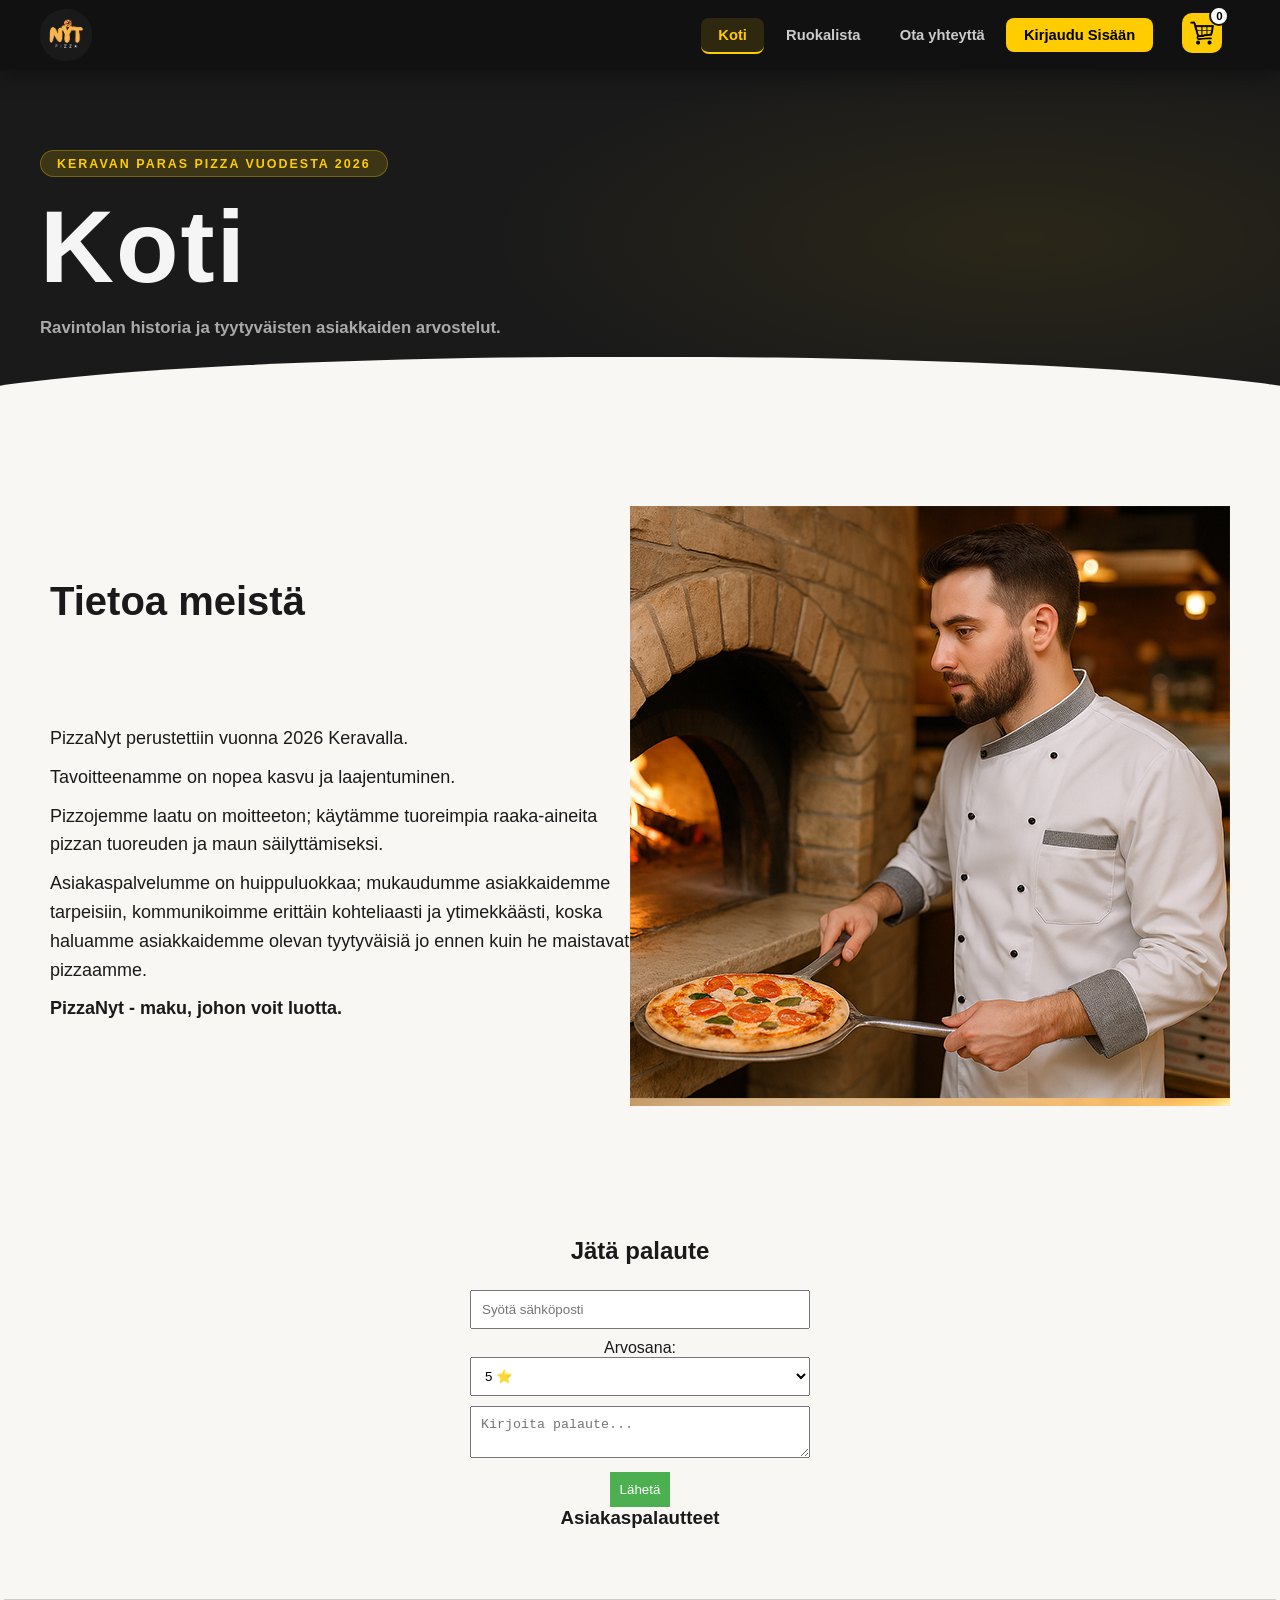
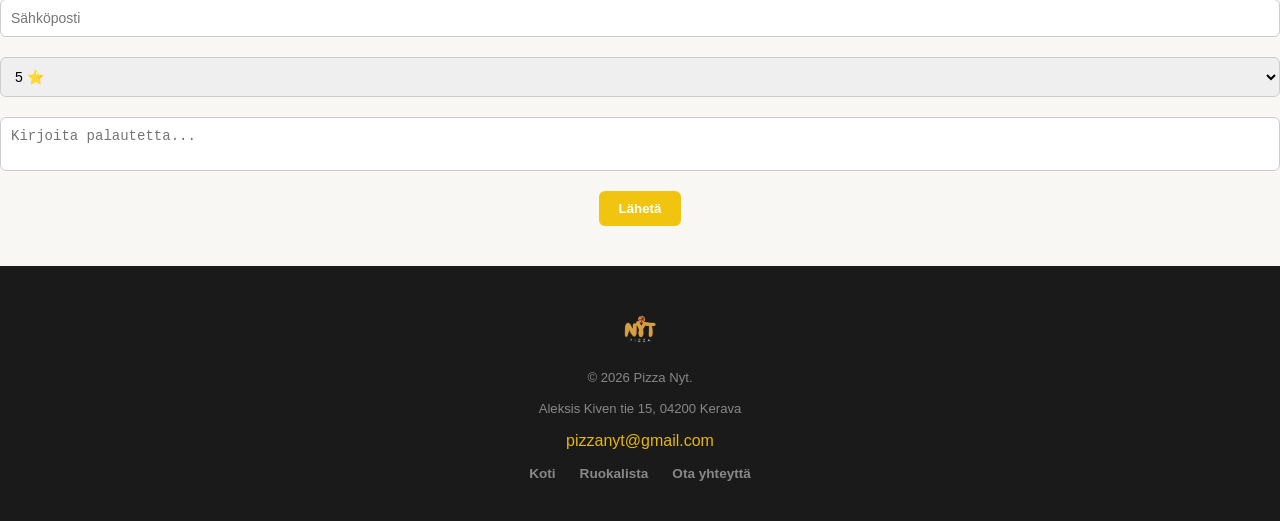
==== commit e6bed149: "asiakaspalautteet" ====
--- a/index.html
+++ b/index.html
@@ -69,8 +69,28 @@
         
         </section>
 
-        <div class="reviews">
-            <h2>Jätä palautetta</h2>
+        <div class ="reviews">
+            <h2>Jätä palaute</h2>
+            
+            <input type="email" id="email" placeholder="Syötä sähköposti">
+            
+            <div class="rating">
+                <label>Arvosana:</label>
+                <select id="rating">
+                  
+                  <option value="4">5 ⭐</option>
+                  <option value="4">4 ⭐</option>
+                  <option value="3">3 ⭐</option>
+                  <option value="2">2 ⭐</option>
+                  <option value="1">1 ⭐</option>
+                </select>
+            </div>
+            <textarea id="reviewText" placeholder="Kirjoita palaute..."></textarea>
+            <button onclick="addReview()">Lähetä</button>
+            <h3>Asiakaspalautteet</h3>
+            <div id="reviewList"></div>
+        </div>
+
         
             <form id="reviewForm">
                 <input type="email" id="remail" placeholder="Sähköposti" required>
--- a/styles.css
+++ b/styles.css
@@ -380,6 +380,46 @@
 .review-text{
     color: #555;
 }
+.reviews {
+    width: 400px;
+    margin: 40px auto;
+    font-family: 'Alyamama', sans-serif;
+    text-align: center;
+    
+}
+input {
+    width: 100%;
+    padding: 10px;
+    margin-bottom: 10px;
+}
+textarea {
+    width: 100%;
+    padding: 10px;
+    margin-bottom: 10px;
+}
+select {
+    width: 100%;
+    padding: 10px;
+    margin-bottom: 10px;
+}
+button {
+    padding: 10px;
+    background: #4CAF50;
+    color: white;
+    border: none;
+    cursor: pointer;
+}
+.review {
+    border: 1px solid #ddd;
+    padding: 10px;
+    margin-top:10px;
+    border-radius: 6px;
+    background: #fafafa
+}
+.review .rating {
+    color:orange;
+    font-size:18px;
+}
 
 /*Ostoskori juttui*/
 #cart-panel {
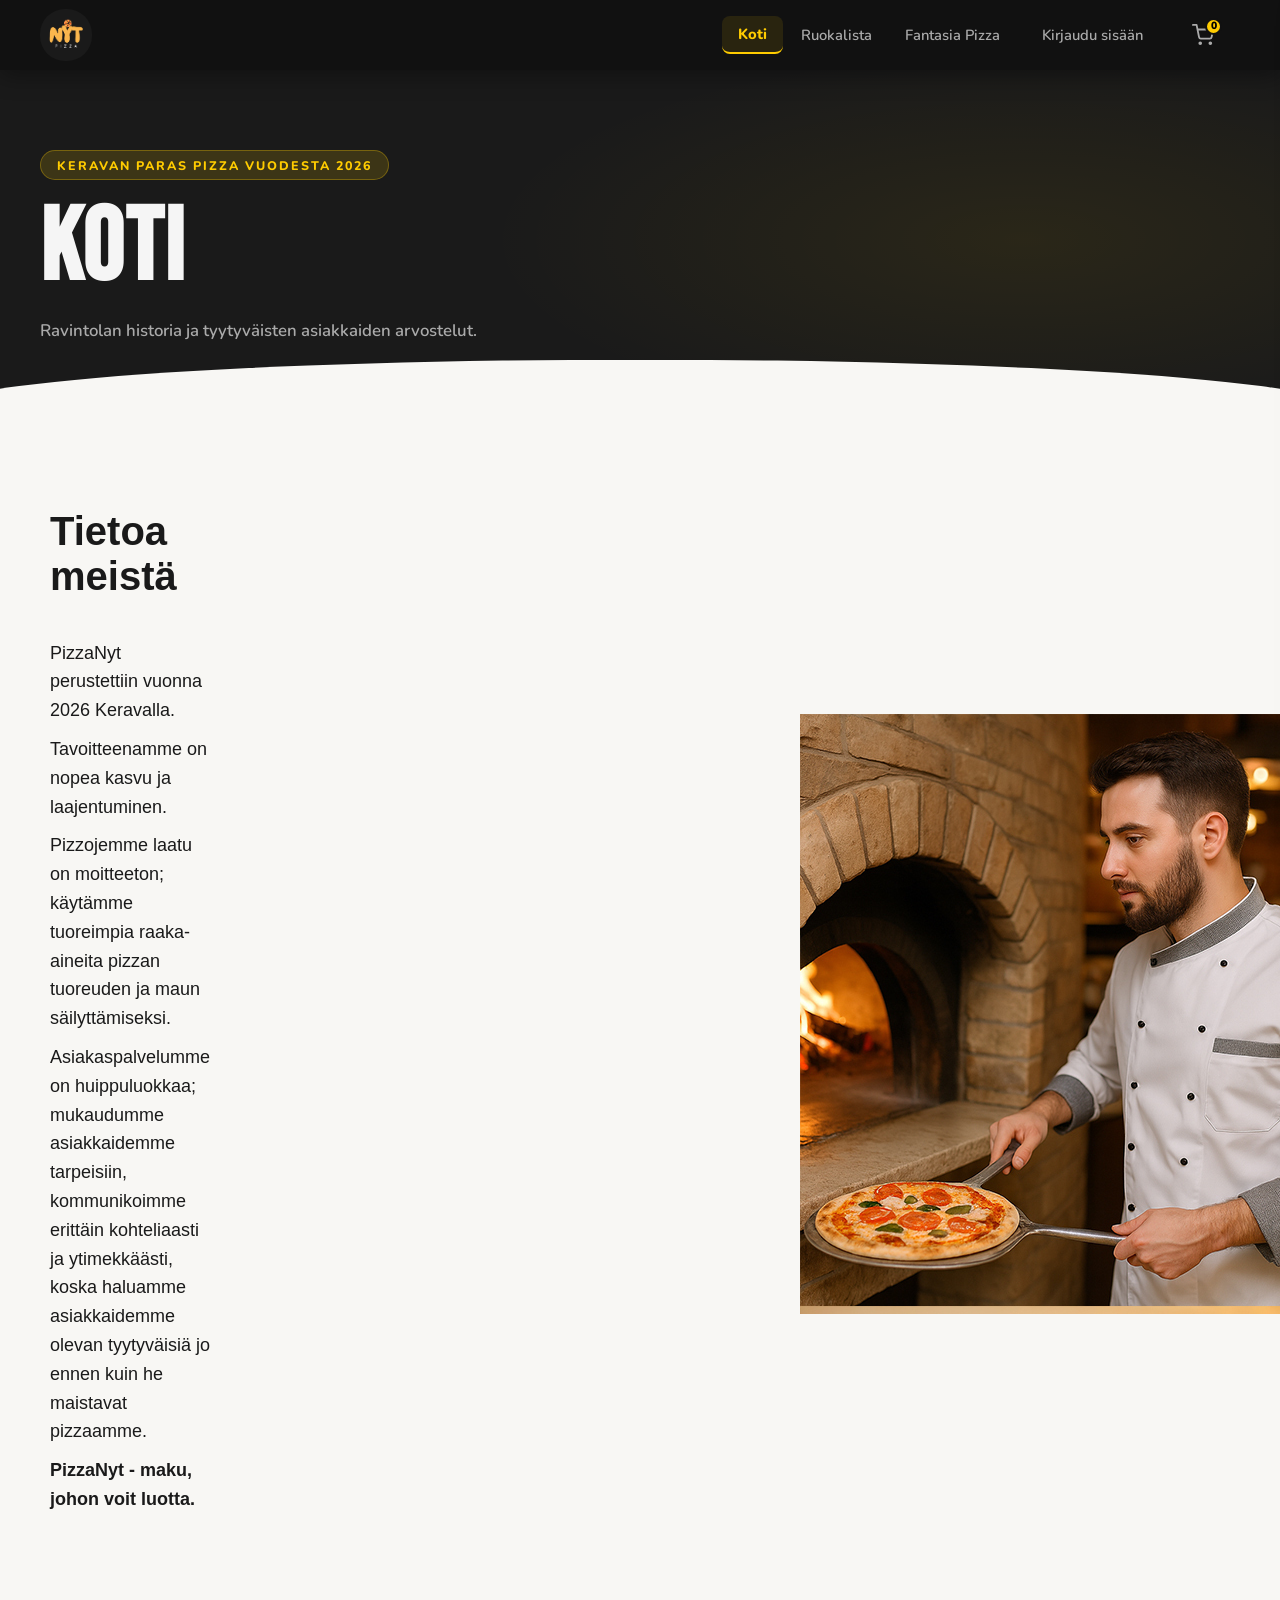
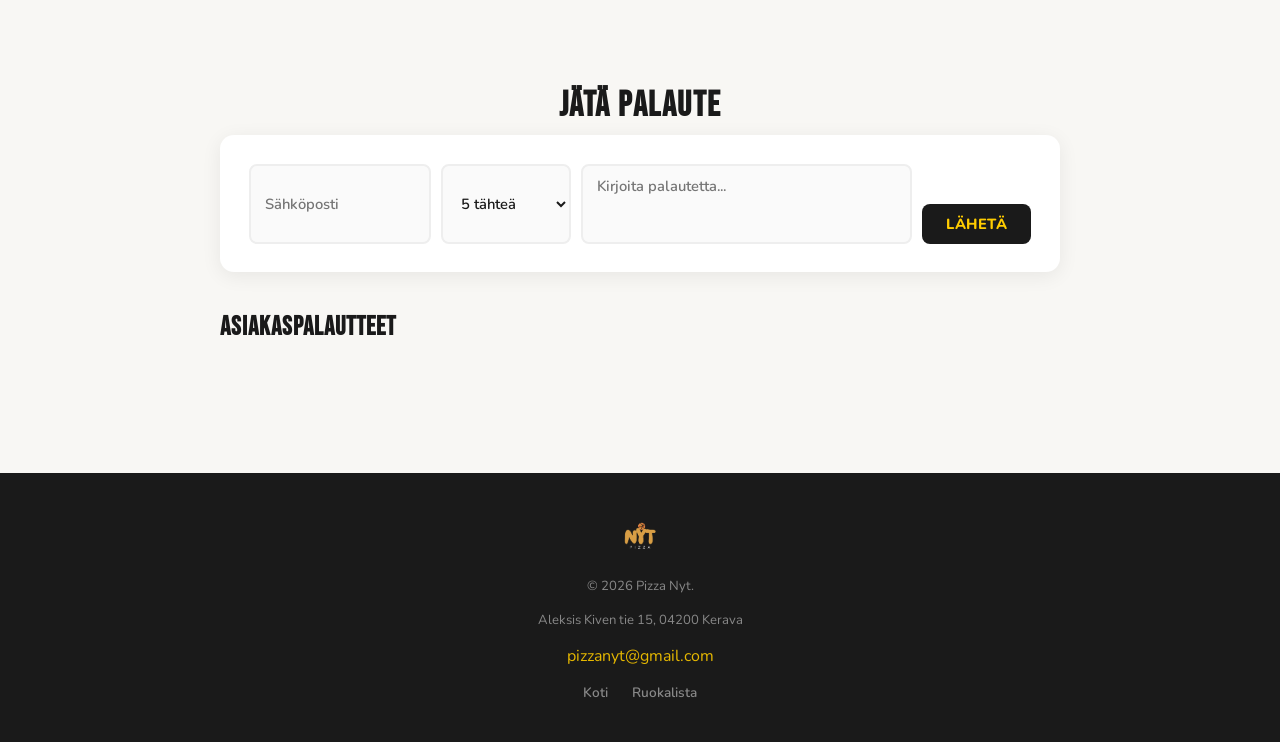
==== commit b9686fae: "Toimituskaava päivitys palaute innerhtml korjaus, uudistettu navbar" ====
--- a/index.html
+++ b/index.html
@@ -1,136 +1,98 @@
 <!DOCTYPE html>
-<html lang ="fi">
-    
-    <head>
-        <meta charset="UTF-8">
-        <title>PizzaNyt - Pääsivu</title>
-        <meta name="viewport" content ="width-device-width, initial-scale=1.0"> <!-- Puhelimen koko-->
-        <link rel="icon" type="image/x-icon" href="/images/WebsiteLogo.png">
-        <link rel="preconnect" href="https://fonts.googleapis.com">
-        <link rel="preconnect" href="https://fonts.gstatic.com" crossorigin>
-        <link href="https://fonts.googleapis.com/css2?family=Alyamama:wght@300..900&family=Roboto+Mono:ital,wght@0,100..700;1,100..700&display=swap" rel="stylesheet">
-        <link rel="stylesheet" href ="styles.css">
-    </head>
-    <body>
-        <nav class="navbar">
-            <div class="logo">
-                <a href="index.html">
-                    <img src="images/Logo.png" alt="PizzaNyt" class="logo-img">
+<html lang="fi">
+<head>
+    <meta charset="UTF-8">
+    <title>PizzaNyt - Pääsivu</title>
+    <meta name="viewport" content="width=device-width, initial-scale=1.0">
+    <link rel="icon" type="image/x-icon" href="/images/WebsiteLogo.png">
+    <link rel="preconnect" href="https://fonts.googleapis.com">
+    <link rel="preconnect" href="https://fonts.gstatic.com" crossorigin>
+    <link href="https://fonts.googleapis.com/css2?family=Bebas+Neue&family=Nunito:wght@400;600;700;800&family=Alyamama:wght@300..900&display=swap" rel="stylesheet">
+    <link rel="stylesheet" href="styles.css">
+</head>
+<body>
+    <nav class="navbar">
+        <div class="logo">
+            <a href="index.html"><img src="images/Logo.png" alt="PizzaNyt" class="logo-img"></a>
+        </div>
+        <ul class="nav-links">
+            <li><a href="index.html" class="selected">Koti</a></li>
+            <li><a href="menu.html">Ruokalista</a></li>
+            <li><a href="pizzacreation.html">Fantasia Pizza</a></li>
+            <li id="nav-login-li"><a href="login.html" class="nav-login-link">Kirjaudu sisään</a></li>
+            <li id="nav-user-info" style="display:none;">
+                <span id="nav-username" class="nav-username"></span>
+                <button id="nav-logout-btn" class="nav-logout-btn">Kirjaudu ulos</button>
+            </li>
+            <li class="cart-container">
+                <a class="cart-link" href="#">
+                    <span class="cart-icon-wrap">
+                        <svg class="cart-svg" viewBox="0 0 24 24" fill="none" stroke="currentColor" stroke-width="2" stroke-linecap="round" stroke-linejoin="round"><circle cx="9" cy="21" r="1"/><circle cx="20" cy="21" r="1"/><path d="M1 1h4l2.68 13.39a2 2 0 0 0 2 1.61h9.72a2 2 0 0 0 2-1.61L23 6H6"/></svg>
+                        <span class="cart-quantity" id="cart-count">0</span>
+                    </span>
                 </a>
-            </div>
-            <ul class="nav-links">
-                <li><a href="index.html" class="selected">Koti</a></li>
-                <li><a href="menu.html">Ruokalista</a></li>
-                <li><a href="contact.html">Ota yhteyttä</a></li>
-                <li class="login-btn" id="nav-login-li"><a href="login.html">Kirjaudu Sisään</a></li>
-                <li id="nav-user-info" style="display:none;">
-                    <span id="nav-username" class="nav-username"></span>
-                    <button id="nav-logout-btn" class="nav-logout-btn">Kirjaudu ulos</button>
-                </li>
-                <li class="cart-container">
-                    <a class="cart-link" href="#">
-                        <div class="cart-wrapper">
-                            <img src="images/cart.png" alt="Ostoskori" class="cart-icon">
-                            <span class="cart-quantity" id="cart-count">0</span>
-                        </div>
-                    </a>
-                </li>
-            </ul>
-        </nav>
-    
-        <section class="menu-hero">
-            <div class="menu-hero-content">
-                <span class="menu-label">Keravan paras pizza vuodesta 2026</span>
-                <h1>Koti<span></span></h1>
-                <p>Ravintolan historia ja tyytyväisten asiakkaiden arvostelut.</p>
-            </div>
-            <div class="menu-hero-divider"></div>
-        </section>
+            </li>
+        </ul>
+    </nav>
 
+    <section class="menu-hero">
+        <div class="hero-pizzas">
+            <img src="pizzas/Pepperoni.png" class="hero-pizza" alt="">
+        </div>
+        <div class="menu-hero-content">
+            <span class="menu-label">Keravan paras pizza vuodesta 2026</span>
+            <h1>Koti<span></span></h1>
+            <p>Ravintolan historia ja tyytyväisten asiakkaiden arvostelut.</p>
+        </div>
+        <div class="menu-hero-divider"></div>
+    </section>
 
-       <section class="about">
-         <div class ="about-text">
+    <section class="about">
+        <div class="about-text">
             <h1>Tietoa meistä</h1>
             <p>PizzaNyt perustettiin vuonna 2026 Keravalla.</p>
+            <p>Tavoitteenamme on nopea kasvu ja laajentuminen.</p>
+            <p>Pizzojemme laatu on moitteeton; käytämme tuoreimpia raaka-aineita pizzan tuoreuden ja maun säilyttämiseksi.</p>
+            <p>Asiakaspalvelumme on huippuluokkaa; mukaudumme asiakkaidemme tarpeisiin, kommunikoimme erittäin kohteliaasti ja ytimekkäästi, koska haluamme asiakkaidemme olevan tyytyväisiä jo ennen kuin he maistavat pizzaamme.</p>
+            <p><strong>PizzaNyt - maku, johon voit luotta.</strong></p>
+        </div>
+        <div class="about-image">
+            <img src="images/chef.png" alt="chef">
+        </div>
+    </section>
 
-            <p>Tavoitteenamme on nopea kasvu ja laajentuminen.</p>
+    <div class="reviews">
+        <h2>Jätä palaute</h2>
+        <form id="reviewForm">
+            <input type="email" id="email" placeholder="Sähköposti" required>
+            <select id="rating" required>
+                <option value="5">5 tähteä</option>
+                <option value="4">4 tähteä</option>
+                <option value="3">3 tähteä</option>
+                <option value="2">2 tähteä</option>
+                <option value="1">1 tähti</option>
+            </select>
+            <textarea id="text" placeholder="Kirjoita palautetta..." required></textarea>
+            <button type="submit">Lähetä</button>
+        </form>
+        <h3>Asiakaspalautteet</h3>
+        <div id="reviewsList"></div>
+    </div>
 
-            <p>Pizzojemme laatu on moitteeton; käytämme tuoreimpia raaka-aineita pizzan tuoreuden ja maun säilyttämiseksi.</p>
+    <footer class="site-footer">
+        <div class="footer-inner">
+            <img src="images/Logo.png" alt="PizzaNyt" class="footer-logo">
+            <p>© 2026 Pizza Nyt.</p>
+            <p>Aleksis Kiven tie 15, 04200 Kerava</p>
+            <a href="mailto:pizzanyt@gmail.com">pizzanyt@gmail.com</a>
+            <div class="footer-links">
+                <a href="index.html">Koti</a>
+                <a href="menu.html">Ruokalista</a>
+            </div>
+        </div>
+    </footer>
 
-            <p>Asiakaspalvelumme on huippuluokkaa; mukaudumme asiakkaidemme tarpeisiin, kommunikoimme erittäin kohteliaasti ja ytimekkäästi, koska haluamme asiakkaidemme olevan tyytyväisiä jo ennen kuin he maistavat pizzaamme.</p>
-
-            <p><strong>PizzaNyt - maku, johon voit luotta.</strong></p>
-           
-
-         </div>
-         <div class="about-image">
-            <img src="images/chef.png" alt="chef">
-         </div> 
-        
-        </section>
-
-        <div class ="reviews">
-            <h2>Jätä palaute</h2>
-            
-            <input type="email" id="email" placeholder="Syötä sähköposti">
-            
-            <div class="rating">
-                <label>Arvosana:</label>
-                <select id="rating">
-                  
-                  <option value="4">5 ⭐</option>
-                  <option value="4">4 ⭐</option>
-                  <option value="3">3 ⭐</option>
-                  <option value="2">2 ⭐</option>
-                  <option value="1">1 ⭐</option>
-                </select>
-            </div>
-            <textarea id="reviewText" placeholder="Kirjoita palaute..."></textarea>
-            <button onclick="addReview()">Lähetä</button>
-            <h3>Asiakaspalautteet</h3>
-            <div id="reviewList"></div>
-        </div>
-
-        
-            <form id="reviewForm">
-                <input type="email" id="remail" placeholder="Sähköposti" required>
-        
-                <select id="rating" required>
-                    <option value="5">5 ⭐</option>
-                    <option value="4">4 ⭐</option>
-                    <option value="3">3 ⭐</option>
-                    <option value="2">2 ⭐</option>
-                    <option value="1">1 ⭐</option>
-                </select>
-        
-                <textarea id="text" placeholder="Kirjoita palautetta..." required></textarea>
-        
-                <button type="submit">Lähetä</button>
-            </form>
-        
-            <div id="reviewsList"></div>
-        </div>
-        
-
-        <footer class="site-footer">
-            <div class="footer-inner">
-                <img src="images/Logo.png" alt="PizzaNyt" class="footer-logo">
-                <p>© 2026 Pizza Nyt. </p>
-                <p>Aleksis Kiven tie 15, 04200 Kerava</p>
-                <a href="mailto:pizzanyt@gmail.com">pizzanyt@gmail.com</a>
-                <div class="footer-links">
-                    <a href="index.html">Koti</a>
-                    <a href="menu.html">Ruokalista</a>
-                    <a href="contact.html">Ota yhteyttä</a>
-                </div>
-            </div>
-        </footer>
-    
-        
-        
-
-
-        <script src ="script.js"></script>
-    </body>
-    
+    <div id="toast" class="toast"></div>
+    <script src="script.js"></script>
+</body>
 </html>
--- a/styles.css
+++ b/styles.css
@@ -27,27 +27,33 @@
     z-index: 1000;
 }
 .logo-img { height: 52px; width: 52px; object-fit: contain; display: block; border-radius: 25px; }
-.nav-links { display: flex; list-style: none; align-items: center; gap: 0.25rem; }
+.nav-links { display: flex; list-style: none; align-items: center; gap: 0.1rem; }
+
+/* Base style for ALL nav links — one consistent rule */
 .nav-links li a {
-    color: #ccc;
+    color: #aaa;
     text-decoration: none;
-    padding: 0.55rem 1.1rem;
+    padding: 0.5rem 1rem;
     border-radius: 8px;
-    transition: color 0.25s, background 0.25s;
+    transition: color 0.2s, background 0.2s;
     font-size: 0.92rem;
     font-weight: 600;
-}
-.nav-links li a:hover { color: var(--gold); background: rgba(255,204,0,0.08); }
-.nav-links li a.selected { color: var(--gold); background: rgba(255,204,0,0.12); border-bottom: 2px solid var(--gold); font-weight: 800; }
-.login-btn a { background-color: var(--gold) !important; color: #000 !important; border-radius: 8px; font-weight: 800; padding: 0.55rem 1.2rem; transition: background 0.25s !important; }
-.login-btn a:hover { background-color: var(--gold-dim) !important; }
-
-/* navigaatio kun on kirjautunut. Ei display-arvoa tässä koska script.js hallitsee näkyvyyttä*/
-.nav-user-info {
+    display: block;
+}
+.nav-links li a:hover  { color: #fff; background: rgba(255,255,255,0.07); }
+.nav-links li a.selected { color: var(--gold); background: rgba(255,204,0,0.1); border-bottom: 2px solid var(--gold); font-weight: 800; }
+
+/* Login link — tiny left margin only, zero special treatment */
+.nav-login-link { margin-left: 0.5rem; }
+
+/* navigaatio kun on kirjautunut — script.js hallitsee display */
+#nav-user-info {
+    display: none;
     align-items: center;
     gap: 0.5rem;
     flex-wrap: nowrap;
     max-width: 260px;
+    margin-left: 0.5rem;
 }
 .nav-username {
     color: var(--gold);
@@ -57,47 +63,61 @@
     overflow: hidden;
     text-overflow: ellipsis;
     max-width: 120px;
-    margin-right: 10px;
-    padding: 0.45rem 0.75rem;
-    background: rgba(255,204,0,0.1);
-    border: 1px solid rgba(255,204,0,0.25);
+    padding: 0.4rem 0.7rem;
+    background: rgba(255,204,0,0.08);
+    border: 1px solid rgba(255,204,0,0.2);
     border-radius: 8px;
 }
-
 .nav-logout-btn {
-    background-color: var(--gold);
-    color: #000;
-    border: none;
-    padding: 0.45rem 0.9rem;
+    background: transparent;
+    color: #aaa;
+    border: 1px solid rgba(255,255,255,0.15);
+    padding: 0.4rem 0.85rem;
     border-radius: 8px;
     font-family: 'Nunito', sans-serif;
     font-size: 0.88rem;
-    font-weight: 800;
+    font-weight: 600;
     cursor: pointer;
     white-space: nowrap;
+    transition: color 0.2s, border-color 0.2s, background 0.2s;
+    flex-shrink: 0;
+}
+.nav-logout-btn:hover { color: #fff; border-color: rgba(255,255,255,0.35); background: rgba(255,255,255,0.07); }
+
+/* Ostoskori — SVG icon, blends in like a normal nav link */
+.cart-container { margin-left: 0.3rem; }
+.cart-link { text-decoration: none; display: block; }
+.cart-icon-wrap {
+    position: relative;
+    display: flex;
+    align-items: center;
+    justify-content: center;
+    padding: 0.5rem 0.65rem;
+    border-radius: 8px;
     transition: background 0.2s;
-    flex-shrink: 0;
-}
-.nav-logout-btn:hover { background-color: var(--gold-dim); }
-
-/* ostoskori */
-.cart-container { margin-left: 0.5rem; }
-.cart-wrapper { position: relative; display: inline-flex; align-items: center; cursor: pointer; }
-.cart-icon { width: 40px; height: 40px; background-color: var(--gold); padding: 8px; border-radius: 10px; object-fit: contain; display: block; transition: background 0.25s, transform 0.25s; }
-.cart-link:hover .cart-icon { background-color: var(--gold-dim); transform: scale(1.08); }
+    cursor: pointer;
+}
+.cart-link:hover .cart-icon-wrap { background: rgba(255,255,255,0.07); }
+.cart-svg {
+    width: 22px; height: 22px;
+    color: #aaa;
+    transition: color 0.2s;
+    display: block;
+}
+.cart-link:hover .cart-svg { color: #fff; }
 .cart-quantity {
     position: absolute;
-    top: -7px; right: -7px;
-    background: #fff; color: #000;
-    font-size: 0.72rem; font-weight: 900;
-    min-width: 20px; height: 20px;
+    top: 2px; right: 2px;
+    background: var(--gold); color: #000;
+    font-size: 0.65rem; font-weight: 900;
+    min-width: 17px; height: 17px;
     border-radius: 50%;
     display: flex; align-items: center; justify-content: center;
     border: 2px solid var(--black);
-    z-index: 2;
-}
-
-/* Sloganii varte (Keravan paras pizza) */
+    line-height: 1;
+}
+
+/* Hero (Keravan paras pizza) */
 .menu-hero {
     background: var(--dark);
     color: var(--white);
@@ -138,6 +158,19 @@
     clip-path: ellipse(55% 100% at 50% 100%);
 }
 
+/* Pizza decoration in hero — one stationary pizza per page */
+.hero-pizzas { position: absolute; inset: 0; pointer-events: none; overflow: hidden; z-index: 0; }
+.hero-pizza {
+    position: absolute;
+    width: 520px;
+    opacity: 0.2;
+    right: -60px;
+    top: 50%;
+    transform: rotate(35deg) translateY(-50%);
+    filter: drop-shadow(0 16px 48px rgba(0,0,0,0.5));
+    user-select: none;
+}
+
 /* Ruokalista taulukko pizza kortteja varten */
 .menu-container { max-width: 1260px; margin: 0 auto; padding: 3rem 2rem 5rem; }
 .section-header { display: flex; align-items: center; gap: 1.5rem; margin-bottom: 2.5rem; }
@@ -247,21 +280,21 @@
 .order-btn--custom { background: var(--gold); color: #000; }
 .order-btn--custom:hover { background: var(--gold-dim); color: #000; }
 
+/* Tietoa meistä */
 .about {
-    display: flex;           
-  align-items: center;    
-  justify-content: space-between;
-  margin: 50px;
-  font-family: 'Alyamama', sans-serif;
-  font-size: 1mm;
-}
-.about div {
+    display: flex;
+    align-items: center;
+    justify-content: space-between;
+    margin: 50px;
+    font-family: 'Alyamama', sans-serif;
+}
+.about-text {
     width: 600px;
     margin: 50px auto;
 }
 .about h1 {
     font-size: 40px;
-    margin-bottom: 100px;
+    margin-bottom: 40px;
 }
 .about p {
     font-size: 18px;
@@ -274,154 +307,102 @@
     height: 60%;
 }
 
-.about {
-    display: flex;           
-  align-items: center;    
-  justify-content: space-between;
-  margin: 50px;
-  font-family: 'Alyamama', sans-serif;
-  font-size: 1mm;
-}
-.about div {
-    width: 600px;
-    margin: 50px auto;
-}
-.about h1 {
-    font-size: 40px;
-    margin-bottom: 100px;
-}
-.about p {
-    font-size: 18px;
-    line-height: 1.6;
-    margin-bottom: 10px;
-}
-.about-image {
-    margin-left: 50%;
-    width: 40%;
-    height: 60%;
-}
-.reviews{
+/* Palautteet */
+.reviews {
     max-width: 900px;
     margin: 80px auto;
     padding: 30px;
     text-align: center;
 }
-
-.reviews h2{
-    margin-bottom: 25px;
-}
-
-#reviewForm{
+.reviews h2 {
+    font-family: 'Bebas Neue', sans-serif;
+    font-size: 2.2rem;
+    letter-spacing: 1.5px;
+    margin-bottom: 8px;
+}
+.reviews h3 {
+    font-family: 'Bebas Neue', sans-serif;
+    font-size: 1.6rem;
+    letter-spacing: 1px;
+    margin-bottom: 20px;
+    margin-top: 40px;
+    text-align: left;
+}
+
+#reviewForm {
     display: flex;
     gap: 10px;
     justify-content: center;
     flex-wrap: wrap;
     margin-bottom: 40px;
-}
-
+    background: #fff;
+    border-radius: var(--radius);
+    padding: 1.8rem;
+    box-shadow: 0 4px 20px rgba(0,0,0,0.07);
+    text-align: left;
+}
 #reviewForm input,
 #reviewForm select,
-#reviewForm textarea{
-    padding: 10px;
-    border-radius: 6px;
-    border: 1px solid #ccc;
-    font-size: 14px;
-}
-
-#reviewForm textarea{
-    min-width: 220px;
-    resize: none;
-}
-
-#reviewForm button{
-    background: #f1c40f;
+#reviewForm textarea {
+    padding: 10px 14px;
+    border-radius: 8px;
+    border: 2px solid #eee;
+    font-size: 0.92rem;
+    font-family: 'Nunito', sans-serif;
+    font-weight: 600;
+    outline: none;
+    transition: border-color 0.2s;
+    background: #fafafa;
+    color: var(--dark);
+}
+#reviewForm input:focus,
+#reviewForm select:focus,
+#reviewForm textarea:focus { border-color: var(--gold); background: #fff; }
+#reviewForm input    { flex: 1; min-width: 180px; }
+#reviewForm select   { min-width: 130px; }
+#reviewForm textarea { min-width: 260px; flex: 2; resize: none; min-height: 80px; }
+#reviewForm button {
+    background: var(--dark);
+    color: var(--gold);
     border: none;
-    padding: 10px 20px;
-    border-radius: 6px;
-    font-weight: bold;
+    padding: 10px 24px;
+    border-radius: 8px;
+    font-family: 'Nunito', sans-serif;
+    font-weight: 800;
+    font-size: 0.92rem;
+    text-transform: uppercase;
+    letter-spacing: 0.5px;
     cursor: pointer;
-    transition: 0.2s;
-}
-
-#reviewForm button:hover{
-    background: #d4ac0d;
-}
-
-#reviewsList{
+    transition: background 0.2s, color 0.2s;
+    align-self: flex-end;
+}
+#reviewForm button:hover { background: var(--gold); color: #000; }
+
+#reviewsList {
     display: flex;
     flex-direction: column;
-    gap: 15px;
-}
-
-.review-card{
-    background: white;
-    padding: 18px;
-    border-radius: 10px;
+    gap: 14px;
     text-align: left;
-    box-shadow: 0 3px 10px rgba(0,0,0,0.08);
-    border-left: 5px solid #f1c40f;
-}
-
-.review-header{
+}
+.review-card {
+    background: #fff;
+    padding: 1.2rem 1.4rem;
+    border-radius: 12px;
+    box-shadow: 0 3px 12px rgba(0,0,0,0.07);
+    border-left: 4px solid var(--gold);
+    animation: fadeUp 0.35s ease both;
+}
+.review-header {
     display: flex;
     justify-content: space-between;
+    align-items: center;
     margin-bottom: 8px;
 }
-
-.review-email{
-    font-weight: bold;
-}
-
-.review-rating{
-    color: #f1c40f;
-    font-weight: bold;
-}
-
-.review-text{
-    color: #555;
-}
-.reviews {
-    width: 400px;
-    margin: 40px auto;
-    font-family: 'Alyamama', sans-serif;
-    text-align: center;
-    
-}
-input {
-    width: 100%;
-    padding: 10px;
-    margin-bottom: 10px;
-}
-textarea {
-    width: 100%;
-    padding: 10px;
-    margin-bottom: 10px;
-}
-select {
-    width: 100%;
-    padding: 10px;
-    margin-bottom: 10px;
-}
-button {
-    padding: 10px;
-    background: #4CAF50;
-    color: white;
-    border: none;
-    cursor: pointer;
-}
-.review {
-    border: 1px solid #ddd;
-    padding: 10px;
-    margin-top:10px;
-    border-radius: 6px;
-    background: #fafafa
-}
-.review .rating {
-    color:orange;
-    font-size:18px;
-}
-
-/*Ostoskori juttui*/
+.review-email  { font-weight: 800; font-size: 0.88rem; color: var(--dark); }
+.review-rating { color: var(--gold-dim); font-size: 1rem; font-weight: 800; letter-spacing: 2px; }
+.review-text   { color: #555; font-size: 0.9rem; line-height: 1.55; }
+
+/* Ostoskori paneeli */
 #cart-panel {
     position: fixed; right: -420px; top: 0;
     width: 380px; height: 100%;
@@ -477,46 +458,43 @@
     box-shadow: var(--shadow);
     opacity: 0; pointer-events: none;
     transition: opacity 0.3s ease, transform 0.3s ease;
-    z-index: 99999; /*pitää mennä kaiken päälle!*/
+    z-index: 99999;
 }
 .toast.show { opacity: 1; transform: translateX(-50%) translateY(0); }
 
-/* footer juttu(pohjassa olevat jutut) */
+/* footer */
 .site-footer { background: var(--dark); color: #888; padding: 2.5rem 2rem; text-align: center; }
 .footer-inner { max-width: 1200px; margin: 0 auto; display: flex; flex-direction: column; align-items: center; gap: 1rem; }
 .footer-logo { height: 48px; width: 48px; object-fit: contain; opacity: 0.85; border-radius: 12px; }
 .footer-inner p { font-size: 0.82rem; }
 .footer-links { display: flex; gap: 1.5rem; }
 .footer-links a { color: #888; text-decoration: none; font-size: 0.85rem; font-weight: 600; transition: color 0.2s; }
-a[href^="mailto:"] {color: #e6b800; transition: color 0.2s; text-decoration: none;} /*Sähköposteja varten*/
-a[href^="mailto:"]:hover {color: #888; transition: color 0.2s; text-decoration: none;}
-
+a[href^="mailto:"] { color: #e6b800; transition: color 0.2s; text-decoration: none; }
+a[href^="mailto:"]:hover { color: #888; transition: color 0.2s; text-decoration: none; }
 .footer-links a:hover { color: var(--gold); }
-/* poistaa omat nappulat numero inputista(pizza määrä) */
+
+/* poistaa omat nappulat numero inputista (pizza määrä) */
 input::-webkit-outer-spin-button,
 input::-webkit-inner-spin-button { -webkit-appearance: none; margin: 0; }
 input[type=number] { -moz-appearance: textfield; }
 
-/*Käytetään pizza korteissa ja auth korteissa kirjautumisessa*/
+/* Käytetään pizza korteissa ja auth korteissa kirjautumisessa */
 @keyframes fadeUp {
     from { opacity: 0; transform: translateY(20px); }
     to   { opacity: 1; transform: translateY(0); }
 }
 
-/*Yhteyden otto*/
-
-.email {margin-top: 5rem; text-align: center; background-color: #e6b800; margin-left: 6rem; margin-right: 6rem; border-radius: 2rem;}
-.call-or-text {margin-top: 5rem; margin-bottom: 15rem; text-align: center; background-color: #e6b800; margin-left: 24rem; margin-right: 24rem; border-radius: 2rem;}
-.email h2, .call-or-text h2{font-size: 3rem; text-align: center; }
-.email h3, .call-or-text h3{font-size: 1rem; text-align: center; color: #00000086;}
-
-.email a[href^="mailto:"], 
+/* Yhteyden otto */
+.email { margin-top: 5rem; text-align: center; background-color: #e6b800; margin-left: 6rem; margin-right: 6rem; border-radius: 2rem; }
+.call-or-text { margin-top: 5rem; margin-bottom: 15rem; text-align: center; background-color: #e6b800; margin-left: 24rem; margin-right: 24rem; border-radius: 2rem; }
+.email h2, .call-or-text h2 { font-size: 3rem; text-align: center; }
+.email h3, .call-or-text h3 { font-size: 1rem; text-align: center; color: #00000086; }
+.email a[href^="mailto:"],
 .call-or-text a[href^="tel:"] { color: #000; transition: color 0.2s; text-decoration: none; font-size: 2rem; text-align: center; }
-
-.email a[href^="mailto:"]:hover, 
-.call-or-text a[href^="tel:"]:hover { color: #00000086; transition: color 0.2s; text-decoration:none; }
-
-/* kirjautumis sivu*/
+.email a[href^="mailto:"]:hover,
+.call-or-text a[href^="tel:"]:hover { color: #00000086; transition: color 0.2s; text-decoration: none; }
+
+/* kirjautumis sivu */
 .auth-hero {
     background: var(--dark);
     color: var(--white);
@@ -646,7 +624,6 @@
     display: none;
 }
 .auth-error:not(:empty) { display: block; }
-
 .auth-success {
     background: rgba(39, 174, 96, 0.08);
     border: 1px solid rgba(39, 174, 96, 0.25);
@@ -676,6 +653,8 @@
 .auth-switch { text-align: center; font-size: 0.85rem; color: var(--muted); font-weight: 600; }
 .auth-switch a { color: var(--dark); font-weight: 800; text-decoration: underline; text-underline-offset: 3px; cursor: pointer; }
 .auth-switch a:hover { color: var(--gold-dim); }
+
+/* Checkout modal */
 #checkout-modal-overlay { display:none; position:fixed; inset:0; background:rgba(0,0,0,0.6); z-index:10000; backdrop-filter:blur(3px); }
 #checkout-modal-overlay.active { display:block; }
 
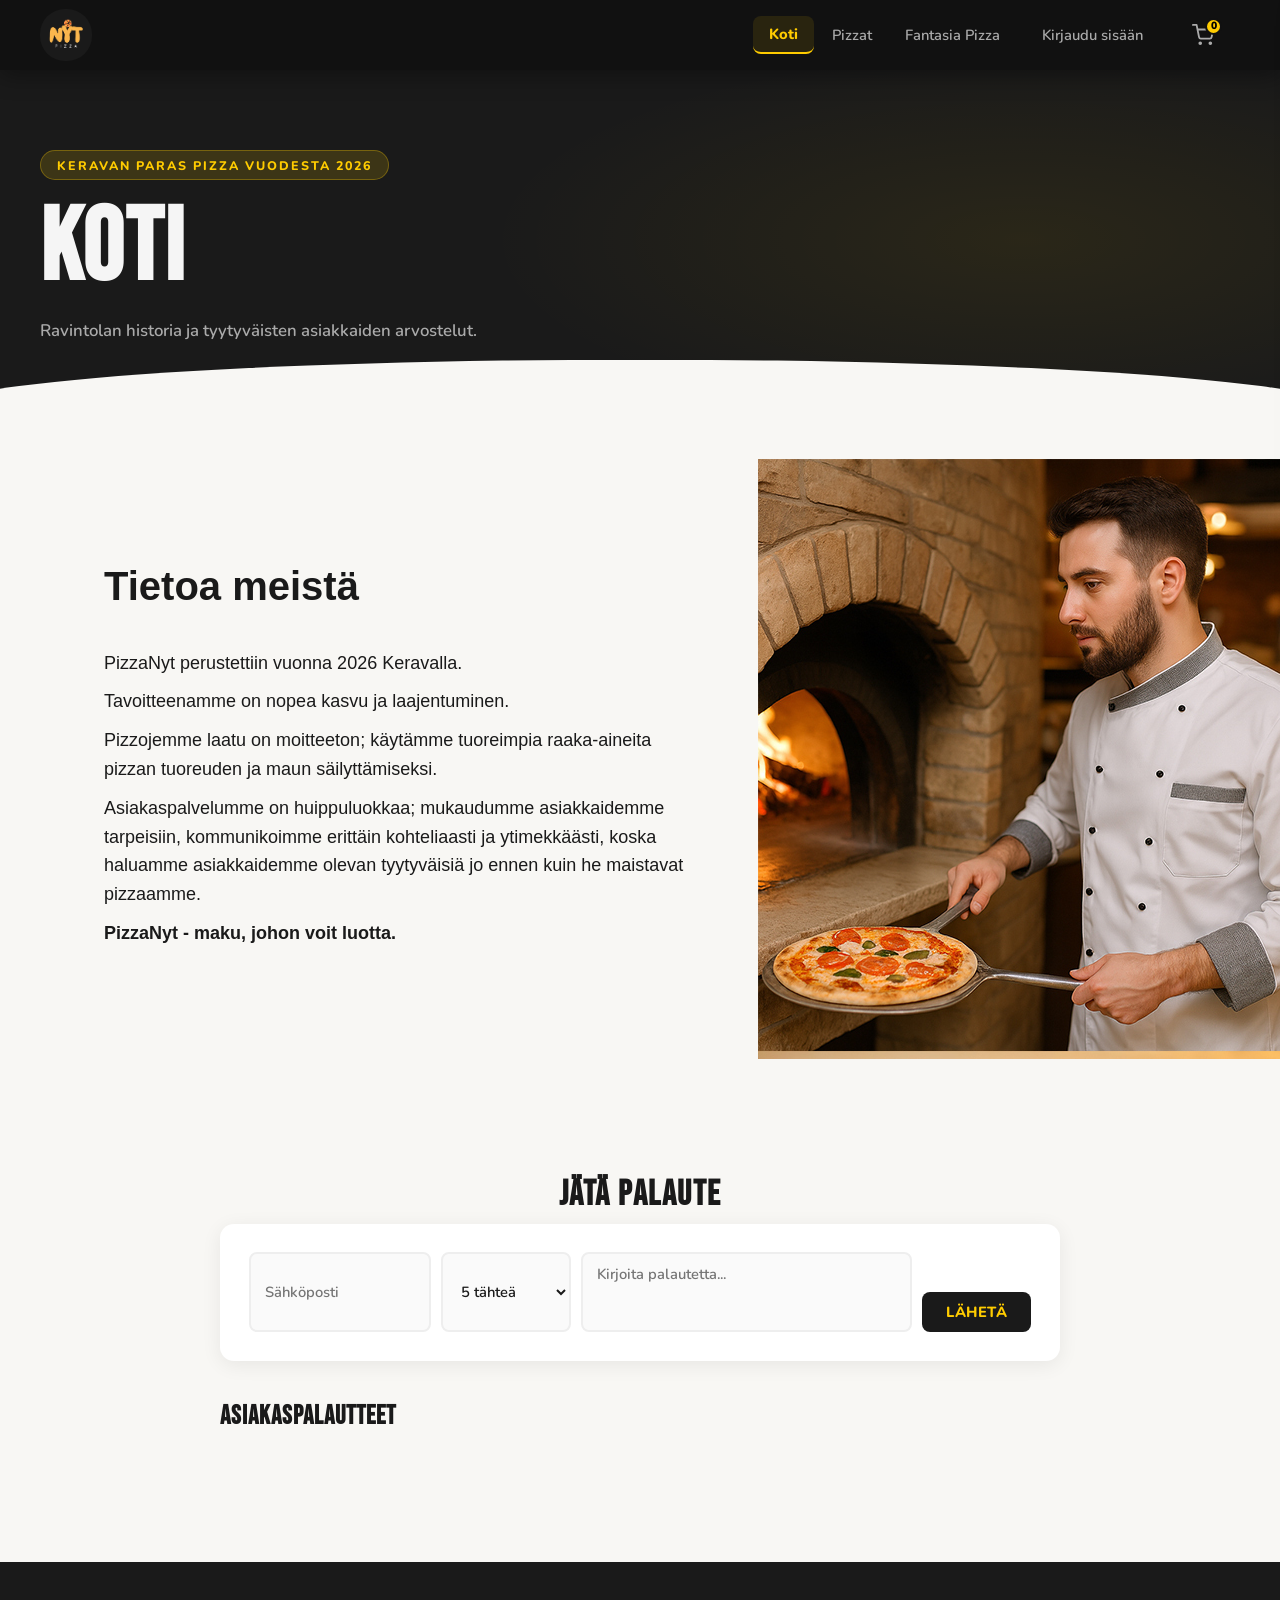
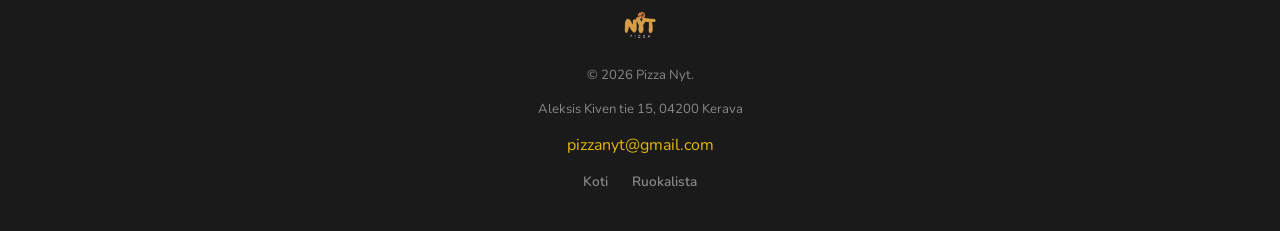
==== commit 1b874a42: "Pizzaluontisivu luotu" ====
--- a/index.html
+++ b/index.html
@@ -2,7 +2,7 @@
 <html lang="fi">
 <head>
     <meta charset="UTF-8">
-    <title>PizzaNyt - Pääsivu</title>
+    <title>Pizza Nyt - Pääsivu</title>
     <meta name="viewport" content="width=device-width, initial-scale=1.0">
     <link rel="icon" type="image/x-icon" href="/images/WebsiteLogo.png">
     <link rel="preconnect" href="https://fonts.googleapis.com">
@@ -17,7 +17,7 @@
         </div>
         <ul class="nav-links">
             <li><a href="index.html" class="selected">Koti</a></li>
-            <li><a href="menu.html">Ruokalista</a></li>
+            <li><a href="menu.html">Pizzat</a></li>
             <li><a href="pizzacreation.html">Fantasia Pizza</a></li>
             <li id="nav-login-li"><a href="login.html" class="nav-login-link">Kirjaudu sisään</a></li>
             <li id="nav-user-info" style="display:none;">
--- a/styles.css
+++ b/styles.css
@@ -302,7 +302,7 @@
     margin-bottom: 10px;
 }
 .about-image {
-    margin-left: 50%;
+    
     width: 40%;
     height: 60%;
 }
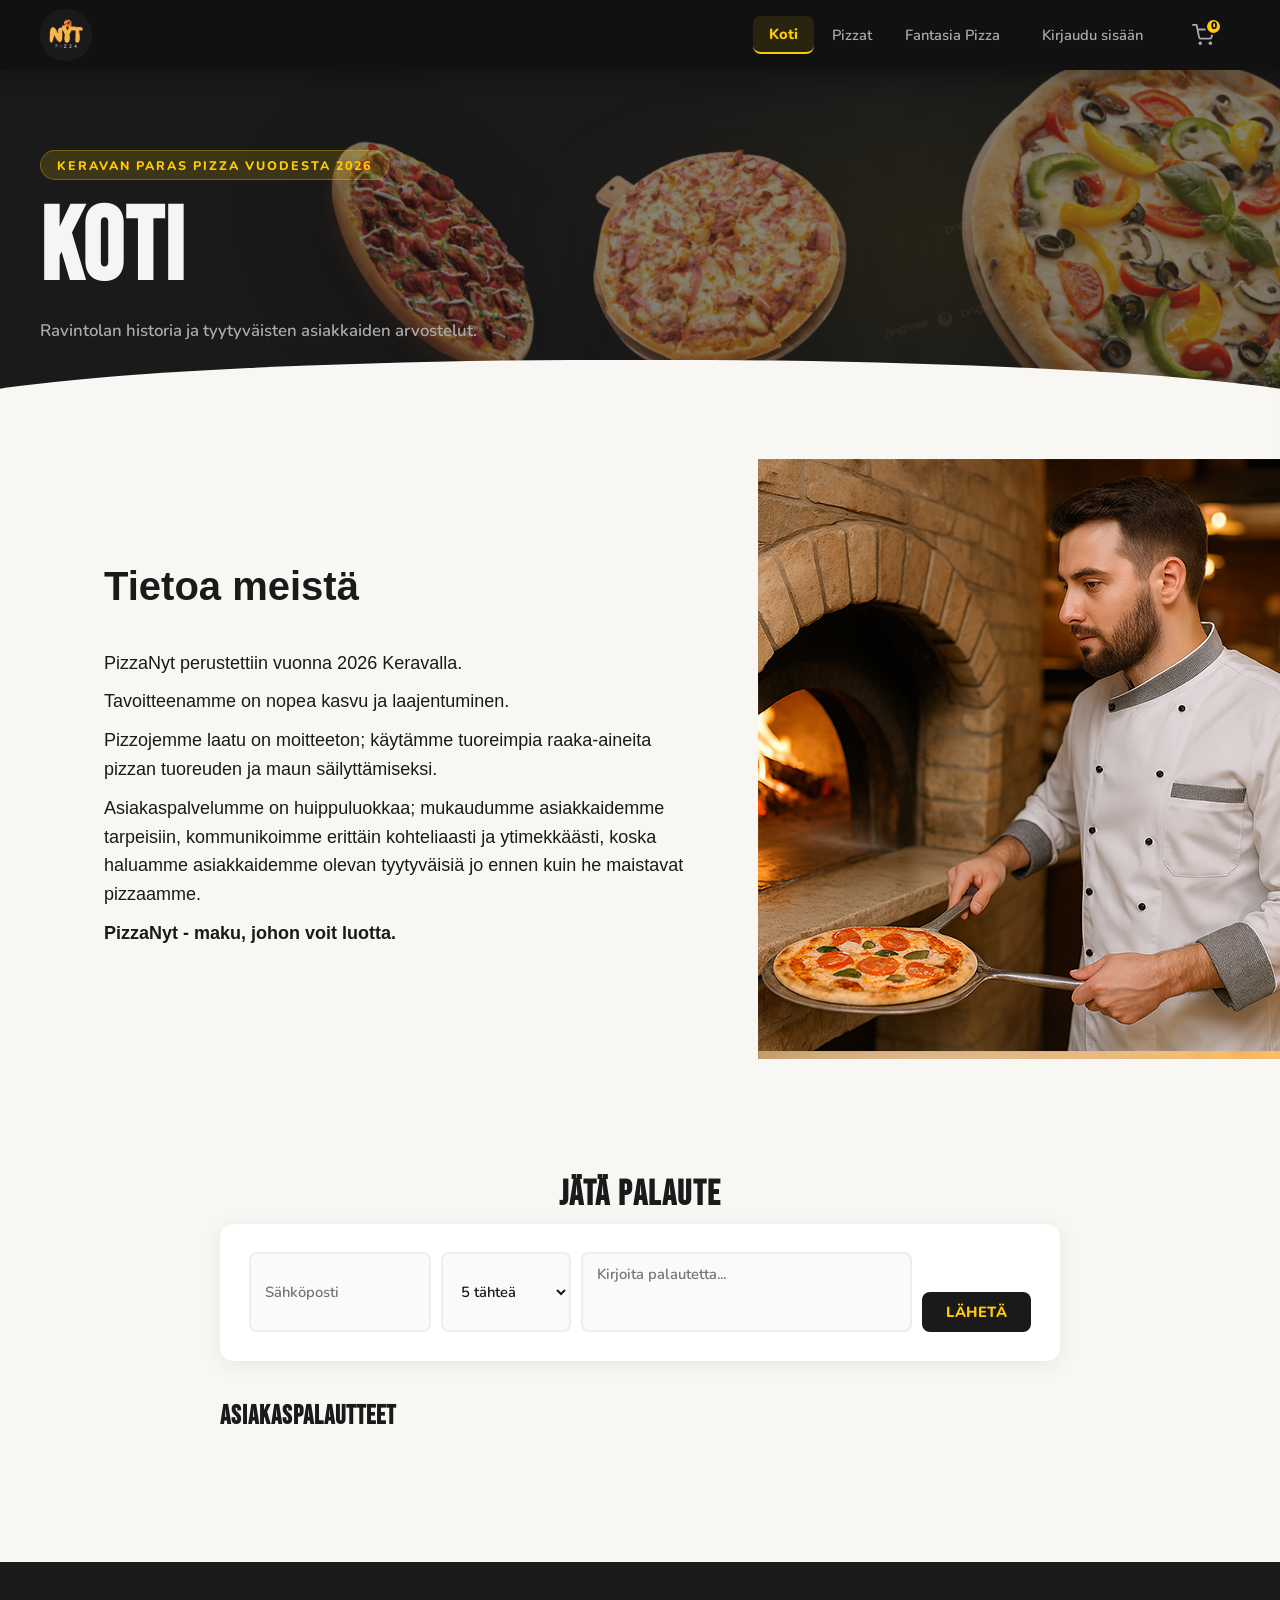
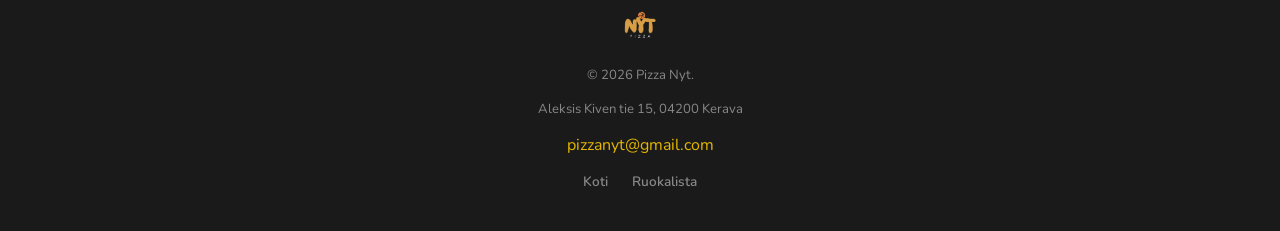
==== commit cbd2af25: "Päivityksiä" ====
--- a/index.html
+++ b/index.html
@@ -37,7 +37,9 @@
 
     <section class="menu-hero">
         <div class="hero-pizzas">
-            <img src="pizzas/Pepperoni.png" class="hero-pizza" alt="">
+            <img src="pizzas/Veggie.png" class="hero-pizza hero-pizza-1" alt="">
+            <img src="pizzas/Hawaiian.png"  class="hero-pizza hero-pizza-2" alt="">
+            <img src="pizzas/ChickenBBQ.png"   class="hero-pizza hero-pizza-3" alt="">
         </div>
         <div class="menu-hero-content">
             <span class="menu-label">Keravan paras pizza vuodesta 2026</span>
--- a/styles.css
+++ b/styles.css
@@ -7,13 +7,14 @@
     --muted:    #888;
     --radius:   14px;
     --shadow:   0 20px 50px rgba(0,0,0,0.18);
+    overflow-x: hidden;
+    width: 100%;
 }
 
 *, *::before, *::after { box-sizing: border-box; margin: 0; padding: 0; }
 html { scroll-behavior: smooth; }
 body { font-family: 'Nunito', sans-serif; background: #f8f7f4; color: var(--dark); min-height: 100vh; }
 
-/*navigaatio*/
 .navbar {
     display: flex;
     position: sticky;
@@ -29,7 +30,6 @@
 .logo-img { height: 52px; width: 52px; object-fit: contain; display: block; border-radius: 25px; }
 .nav-links { display: flex; list-style: none; align-items: center; gap: 0.1rem; }
 
-/* Base style for ALL nav links — one consistent rule */
 .nav-links li a {
     color: #aaa;
     text-decoration: none;
@@ -43,10 +43,8 @@
 .nav-links li a:hover  { color: #fff; background: rgba(255,255,255,0.07); }
 .nav-links li a.selected { color: var(--gold); background: rgba(255,204,0,0.1); border-bottom: 2px solid var(--gold); font-weight: 800; }
 
-/* Login link — tiny left margin only, zero special treatment */
 .nav-login-link { margin-left: 0.5rem; }
 
-/* navigaatio kun on kirjautunut — script.js hallitsee display */
 #nav-user-info {
     display: none;
     align-items: center;
@@ -84,7 +82,6 @@
 }
 .nav-logout-btn:hover { color: #fff; border-color: rgba(255,255,255,0.35); background: rgba(255,255,255,0.07); }
 
-/* Ostoskori — SVG icon, blends in like a normal nav link */
 .cart-container { margin-left: 0.3rem; }
 .cart-link { text-decoration: none; display: block; }
 .cart-icon-wrap {
@@ -117,7 +114,6 @@
     line-height: 1;
 }
 
-/* Hero (Keravan paras pizza) */
 .menu-hero {
     background: var(--dark);
     color: var(--white);
@@ -158,20 +154,15 @@
     clip-path: ellipse(55% 100% at 50% 100%);
 }
 
-/* Pizza decoration in hero — one stationary pizza per page */
 .hero-pizzas { position: absolute; inset: 0; pointer-events: none; overflow: hidden; z-index: 0; }
 .hero-pizza {
     position: absolute;
-    width: 520px;
-    opacity: 0.2;
-    right: -60px;
-    top: 50%;
-    transform: rotate(35deg) translateY(-50%);
+    object-fit: contain;
     filter: drop-shadow(0 16px 48px rgba(0,0,0,0.5));
     user-select: none;
-}
-
-/* Ruokalista taulukko pizza kortteja varten */
+    top: 50%;
+}
+
 .menu-container { max-width: 1260px; margin: 0 auto; padding: 3rem 2rem 5rem; }
 .section-header { display: flex; align-items: center; gap: 1.5rem; margin-bottom: 2.5rem; }
 .section-header h2 { font-family: 'Bebas Neue', sans-serif; font-size: 2.2rem; letter-spacing: 1.5px; white-space: nowrap; }
@@ -181,6 +172,7 @@
     display: grid;
     grid-template-columns: repeat(3, 1fr);
     gap: 2rem;
+    align-items: start;
 }
 .pizza-card:last-child { grid-column: 2; }
 
@@ -280,7 +272,6 @@
 .order-btn--custom { background: var(--gold); color: #000; }
 .order-btn--custom:hover { background: var(--gold-dim); color: #000; }
 
-/* Tietoa meistä */
 .about {
     display: flex;
     align-items: center;
@@ -302,12 +293,10 @@
     margin-bottom: 10px;
 }
 .about-image {
-    
     width: 40%;
     height: 60%;
 }
 
-/* Palautteet */
 .reviews {
     max-width: 900px;
     margin: 80px auto;
@@ -402,7 +391,55 @@
 .review-rating { color: var(--gold-dim); font-size: 1rem; font-weight: 800; letter-spacing: 2px; }
 .review-text   { color: #555; font-size: 0.9rem; line-height: 1.55; }
 
-/* Ostoskori paneeli */
+.container {
+    width: 600%;
+    margin:auto;
+    padding: 25px;
+    border-radius: 15px;
+    font-family: 'A' sans-serif;
+}
+.container h3 {
+    color:#cc8800;
+}
+.container input {
+    font-size: 10%;
+}
+.container button {
+    background: var(--dark);
+    color: var(--gold);
+    border: none;
+    padding: 10px 24px;
+    border-radius: 8px;
+    font-family: 'Nunito', sans-serif;
+    font-weight: 800;
+    font-size: 0.92rem;
+    text-transform: uppercase;
+    letter-spacing: 0.5px;
+    cursor: pointer;
+    transition: background 0.2s, color 0.2s;
+    align-self: flex-end;
+}
+.container button:hover {
+    background: var(--gold); color: #000;
+}
+select.täyte {
+    width: 140px;
+    padding: 6px 10px;
+    border: 1px solid #ddd;
+    border-radius: 6px;
+    background-color: #fff;
+    font-size: 14px;
+    outline: none;
+    transition: border-color 0.3s;
+}
+select.täyte:hover {
+    border-color: #e67e22;
+}
+input[type="radio"] {
+    margin-right: 10px;
+    accent-color: #e67e22; 
+}
+
 #cart-panel {
     position: fixed; right: -420px; top: 0;
     width: 380px; height: 100%;
@@ -447,7 +484,6 @@
 #cart-overlay { display: none; position: fixed; inset: 0; background: rgba(0,0,0,0.45); z-index: 9998; backdrop-filter: blur(2px); }
 #cart-overlay.active { display: block; }
 
-/* ylös pompaava ilmoitus */
 .toast {
     position: fixed; bottom: 2rem; left: 50%;
     transform: translateX(-50%) translateY(10px);
@@ -462,7 +498,6 @@
 }
 .toast.show { opacity: 1; transform: translateX(-50%) translateY(0); }
 
-/* footer */
 .site-footer { background: var(--dark); color: #888; padding: 2.5rem 2rem; text-align: center; }
 .footer-inner { max-width: 1200px; margin: 0 auto; display: flex; flex-direction: column; align-items: center; gap: 1rem; }
 .footer-logo { height: 48px; width: 48px; object-fit: contain; opacity: 0.85; border-radius: 12px; }
@@ -473,18 +508,15 @@
 a[href^="mailto:"]:hover { color: #888; transition: color 0.2s; text-decoration: none; }
 .footer-links a:hover { color: var(--gold); }
 
-/* poistaa omat nappulat numero inputista (pizza määrä) */
 input::-webkit-outer-spin-button,
 input::-webkit-inner-spin-button { -webkit-appearance: none; margin: 0; }
 input[type=number] { -moz-appearance: textfield; }
 
-/* Käytetään pizza korteissa ja auth korteissa kirjautumisessa */
 @keyframes fadeUp {
     from { opacity: 0; transform: translateY(20px); }
     to   { opacity: 1; transform: translateY(0); }
 }
 
-/* Yhteyden otto */
 .email { margin-top: 5rem; text-align: center; background-color: #e6b800; margin-left: 6rem; margin-right: 6rem; border-radius: 2rem; }
 .call-or-text { margin-top: 5rem; margin-bottom: 15rem; text-align: center; background-color: #e6b800; margin-left: 24rem; margin-right: 24rem; border-radius: 2rem; }
 .email h2, .call-or-text h2 { font-size: 3rem; text-align: center; }
@@ -494,7 +526,6 @@
 .email a[href^="mailto:"]:hover,
 .call-or-text a[href^="tel:"]:hover { color: #00000086; transition: color 0.2s; text-decoration: none; }
 
-/* kirjautumis sivu */
 .auth-hero {
     background: var(--dark);
     color: var(--white);
@@ -613,6 +644,12 @@
 }
 .toggle-pw:hover { color: var(--dark); background: #f0f0f0; }
 
+.password-wrap input::-ms-reveal,
+.password-wrap input::-webkit-contacts-auto-fill-button,
+.password-wrap input::-webkit-credentials-auto-fill-button {
+    display: none !important;
+}
+
 .auth-error {
     background: rgba(220, 53, 69, 0.08);
     border: 1px solid rgba(220, 53, 69, 0.25);
@@ -654,7 +691,6 @@
 .auth-switch a { color: var(--dark); font-weight: 800; text-decoration: underline; text-underline-offset: 3px; cursor: pointer; }
 .auth-switch a:hover { color: var(--gold-dim); }
 
-/* Checkout modal */
 #checkout-modal-overlay { display:none; position:fixed; inset:0; background:rgba(0,0,0,0.6); z-index:10000; backdrop-filter:blur(3px); }
 #checkout-modal-overlay.active { display:block; }
 
@@ -697,4 +733,260 @@
 .co-success-total { font-size:0.9rem; color:var(--muted); font-weight:600; }
 .co-success-total strong { color:var(--dark); font-weight:900; }
 .co-done-btn { margin-top:0.4rem; background:var(--gold); color:#000; border:none; padding:11px 2.5rem; border-radius:10px; font-family:'Nunito',sans-serif; font-size:0.95rem; font-weight:900; text-transform:uppercase; letter-spacing:0.5px; cursor:pointer; transition:background 0.2s,transform 0.15s; }
-.co-done-btn:hover { background:var(--gold-dim); transform:translateY(-1px); }+.co-done-btn:hover { background:var(--gold-dim); transform:translateY(-1px); }
+.card-options-row {
+    display: flex;
+    align-items: center;
+    gap: 8px;
+    flex-wrap: wrap;
+    margin-bottom: 8px;
+}
+
+.size-chips { display: flex; gap: 5px; }
+.size-chip {
+    display: inline-flex;
+    align-items: center;
+    gap: 4px;
+    padding: 5px 11px;
+    border: 1.5px solid #e0e0e0;
+    border-radius: 100px;
+    font-family: 'Nunito', sans-serif;
+    font-size: 0.78rem;
+    font-weight: 700;
+    cursor: pointer;
+    background: #fafafa;
+    color: var(--muted);
+    transition: border-color 0.18s, background 0.18s, color 0.18s;
+    user-select: none;
+}
+.size-chip em { font-style: normal; font-weight: 600; font-size: 0.72rem; color: #bbb; }
+.size-chip:hover { border-color: var(--gold); color: var(--dark); background: rgba(255,204,0,0.06); }
+.size-chip--active { border-color: var(--dark); background: var(--dark); color: var(--gold); }
+.size-chip--active em { color: rgba(255,204,0,0.6); }
+
+.gluten-chip {
+    display: inline-flex;
+    align-items: center;
+    gap: 5px;
+    padding: 5px 11px;
+    border: 1.5px solid #e0e0e0;
+    border-radius: 100px;
+    font-size: 0.78rem;
+    font-weight: 700;
+    cursor: pointer;
+    background: #fafafa;
+    color: var(--muted);
+    transition: border-color 0.18s, background 0.18s, color 0.18s;
+    user-select: none;
+}
+.gluten-chip input[type="checkbox"] { display: none; }
+.gluten-chip em { font-style: normal; font-weight: 600; font-size: 0.72rem; color: #bbb; }
+.gluten-chip:hover { border-color: #f59e0b; color: var(--dark); background: rgba(245,158,11,0.06); }
+.gluten-chip--checked { border-color: #f59e0b; background: #fef3c7; color: #92400e; }
+.gluten-chip--checked em { color: #b45309; }
+
+.extras-toggle-btn {
+    width: 100%;
+    background: transparent;
+    color: var(--muted);
+    border: 1.5px dashed #ddd;
+    padding: 7px 12px;
+    border-radius: 8px;
+    font-family: 'Nunito', sans-serif;
+    font-size: 0.82rem;
+    font-weight: 800;
+    cursor: pointer;
+    margin-bottom: 8px;
+    letter-spacing: 0.3px;
+    transition: color 0.2s, border-color 0.2s, background 0.2s;
+    text-align: left;
+}
+.extras-toggle-btn:hover,
+.extras-toggle-btn--open {
+    color: var(--dark);
+    border-color: var(--gold);
+    background: rgba(255,204,0,0.05);
+}
+
+.extras-panel {
+    margin-bottom: 10px;
+    animation: fadeUp 0.2s ease both;
+}
+.extras-grid {
+    display: flex;
+    flex-wrap: wrap;
+    gap: 6px;
+    padding: 4px 0 8px;
+}
+.extra-chip {
+    display: inline-flex;
+    align-items: center;
+    gap: 5px;
+    padding: 5px 10px;
+    border: 1.5px solid #e0e0e0;
+    border-radius: 100px;
+    font-size: 0.78rem;
+    font-weight: 700;
+    cursor: pointer;
+    transition: border-color 0.18s, background 0.18s, color 0.18s;
+    background: #fafafa;
+    color: var(--dark);
+    user-select: none;
+}
+.extra-chip input[type="checkbox"] { display: none; }
+.extra-chip em { color: #aaa; font-style: normal; font-weight: 600; font-size: 0.73rem; }
+.extra-chip:hover { border-color: var(--gold); background: rgba(255,204,0,0.07); }
+.extra-chip--checked { border-color: var(--gold); background: rgba(255,204,0,0.15); color: #000; }
+.extra-chip--checked em { color: #888; }
+
+.fantasia-cart-item { flex-direction: column; align-items: flex-start; gap: 4px; }
+.fantasia-cart-top { display: flex; align-items: center; width: 100%; gap: 0.5rem; }
+.fantasia-cart-top .cart-item-name { flex: 1; }
+.fantasia-badges { display: flex; flex-wrap: wrap; gap: 4px; }
+.fantasia-badge {
+    font-size: 0.68rem;
+    font-weight: 800;
+    padding: 2px 8px;
+    border-radius: 100px;
+    letter-spacing: 0.3px;
+    text-transform: capitalize;
+}
+.fb-size    { background: #ede9fe; color: #5b21b6; border: 1px solid #c4b5fd; }
+.fb-gluten  { background: #fef3c7; color: #92400e; border: 1px solid #fde68a; }
+.fb-sauce   { background: #fee2e2; color: #991b1b; border: 1px solid #fca5a5; }
+.fb-topping { background: #f0fdf4; color: #166534; border: 1px solid #86efac; }
+
+.cart-item-price {
+    font-size: 0.82rem;
+    font-weight: 800;
+    color: var(--muted);
+    margin-left: auto;
+    white-space: nowrap;
+}
+.fantasia-cart-item .cart-item-price { margin-left: 0; font-size: 0.8rem; }
+
+.cart-login-notice {
+    background: rgba(255,204,0,0.12);
+    border: 1.5px solid rgba(255,204,0,0.35);
+    border-radius: 10px;
+    padding: 0.65rem 1rem;
+    font-size: 0.84rem;
+    font-weight: 700;
+    color: var(--dark);
+    margin-bottom: 0.8rem;
+    text-align: center;
+}
+.cart-login-notice a { color: var(--gold-dim); font-weight: 900; text-decoration: underline; text-underline-offset: 2px; }
+.cart-login-notice a:hover { color: var(--dark); }
+
+.hero-pizza-1 { right: -40px;  top: 48%; transform: rotate(30deg)  translateY(-50%); opacity: 0.45; width: 500px; }
+.hero-pizza-2 { right: 340px;  top: 55%; transform: rotate(-15deg) translateY(-50%); opacity: 0.45; width: 380px; }
+.hero-pizza-3 { right: 820px;  top: 42%; transform: rotate(50deg)  translateY(-50%); opacity: 0.45; width: 300px; }
+
+.drinks-grid {
+    display: grid;
+    grid-template-columns: repeat(3, 1fr);
+    gap: 1.8rem;
+    margin-bottom: 4rem;
+}
+.drink-card {
+    background: #fff;
+    border-radius: var(--radius);
+    box-shadow: 0 4px 20px rgba(0,0,0,0.07);
+    overflow: hidden;
+    display: flex;
+    flex-direction: column;
+    transition: transform 0.3s ease, box-shadow 0.3s ease;
+    animation: fadeUp 0.5s ease both;
+}
+.drink-card:hover { transform: translateY(-5px); box-shadow: 0 14px 40px rgba(0,0,0,0.12); }
+.drink-card:nth-child(1) { animation-delay: 0.05s; }
+.drink-card:nth-child(2) { animation-delay: 0.10s; }
+.drink-card:nth-child(3) { animation-delay: 0.15s; }
+
+.drink-img-wrap {
+    background: linear-gradient(135deg, #363636 0%, #1a1a1a 100%);
+    display: flex;
+    align-items: center;
+    justify-content: center;
+    padding: 1.2rem;
+    height: 160px;
+}
+
+
+.drink-img-wrap img {
+    height: 130px;
+    width: auto;
+    object-fit: contain;
+    filter: drop-shadow(0 6px 16px rgba(0,0,0,0.35));
+    transition: transform 0.35s ease;
+}
+.drink-card:hover .drink-img-wrap img {
+    transform: scale(1.08) rotate(-3deg);
+}
+
+.drink-info {
+    padding: 1rem 1.2rem 1.2rem;
+    display: flex;
+    flex-direction: column;
+    flex: 1;
+}
+.drink-info h3 {
+    font-family: 'Bebas Neue', sans-serif;
+    font-size: 1.25rem;
+    letter-spacing: 1px;
+    color: var(--dark);
+    margin-bottom: 0.25rem;
+}
+.drink-desc {
+    font-size: 0.82rem;
+    color: var(--muted);
+    line-height: 1.5;
+    flex: 1;
+    margin-bottom: 0.9rem;
+}
+.drink-footer {
+    display: flex;
+    justify-content: space-between;
+    align-items: center;
+    gap: 0.6rem;
+}
+.drink-price {
+    font-family: 'Bebas Neue', sans-serif;
+    font-size: 1.4rem;
+    color: var(--dark);
+}
+.drink-add-btn {
+    background: var(--dark);
+    color: var(--gold);
+    border: none;
+    padding: 8px 14px;
+    border-radius: 8px;
+    font-family: 'Nunito', sans-serif;
+    font-size: 0.82rem;
+    font-weight: 800;
+    cursor: pointer;
+    white-space: nowrap;
+    transition: background 0.22s, color 0.22s, transform 0.18s;
+}
+.drink-add-btn:hover { background: var(--gold); color: #000; transform: translateY(-1px); }
+.drink-add-btn:active { transform: scale(0.97); }
+
+.extra-double-btn {
+    background: #f0f0f0;
+    color: var(--muted);
+    border: none;
+    border-radius: 4px;
+    font-family: 'Nunito', sans-serif;
+    font-size: 0.65rem;
+    font-weight: 900;
+    padding: 1px 4px;
+    cursor: pointer;
+    margin-left: 2px;
+    transition: background 0.15s, color 0.15s;
+    flex-shrink: 0;
+    line-height: 1.4;
+    letter-spacing: 0.3px;
+}
+.extra-double-btn:hover { background: var(--gold); color: #000; }
+.extra-double-btn--active { background: var(--dark); color: var(--gold); }
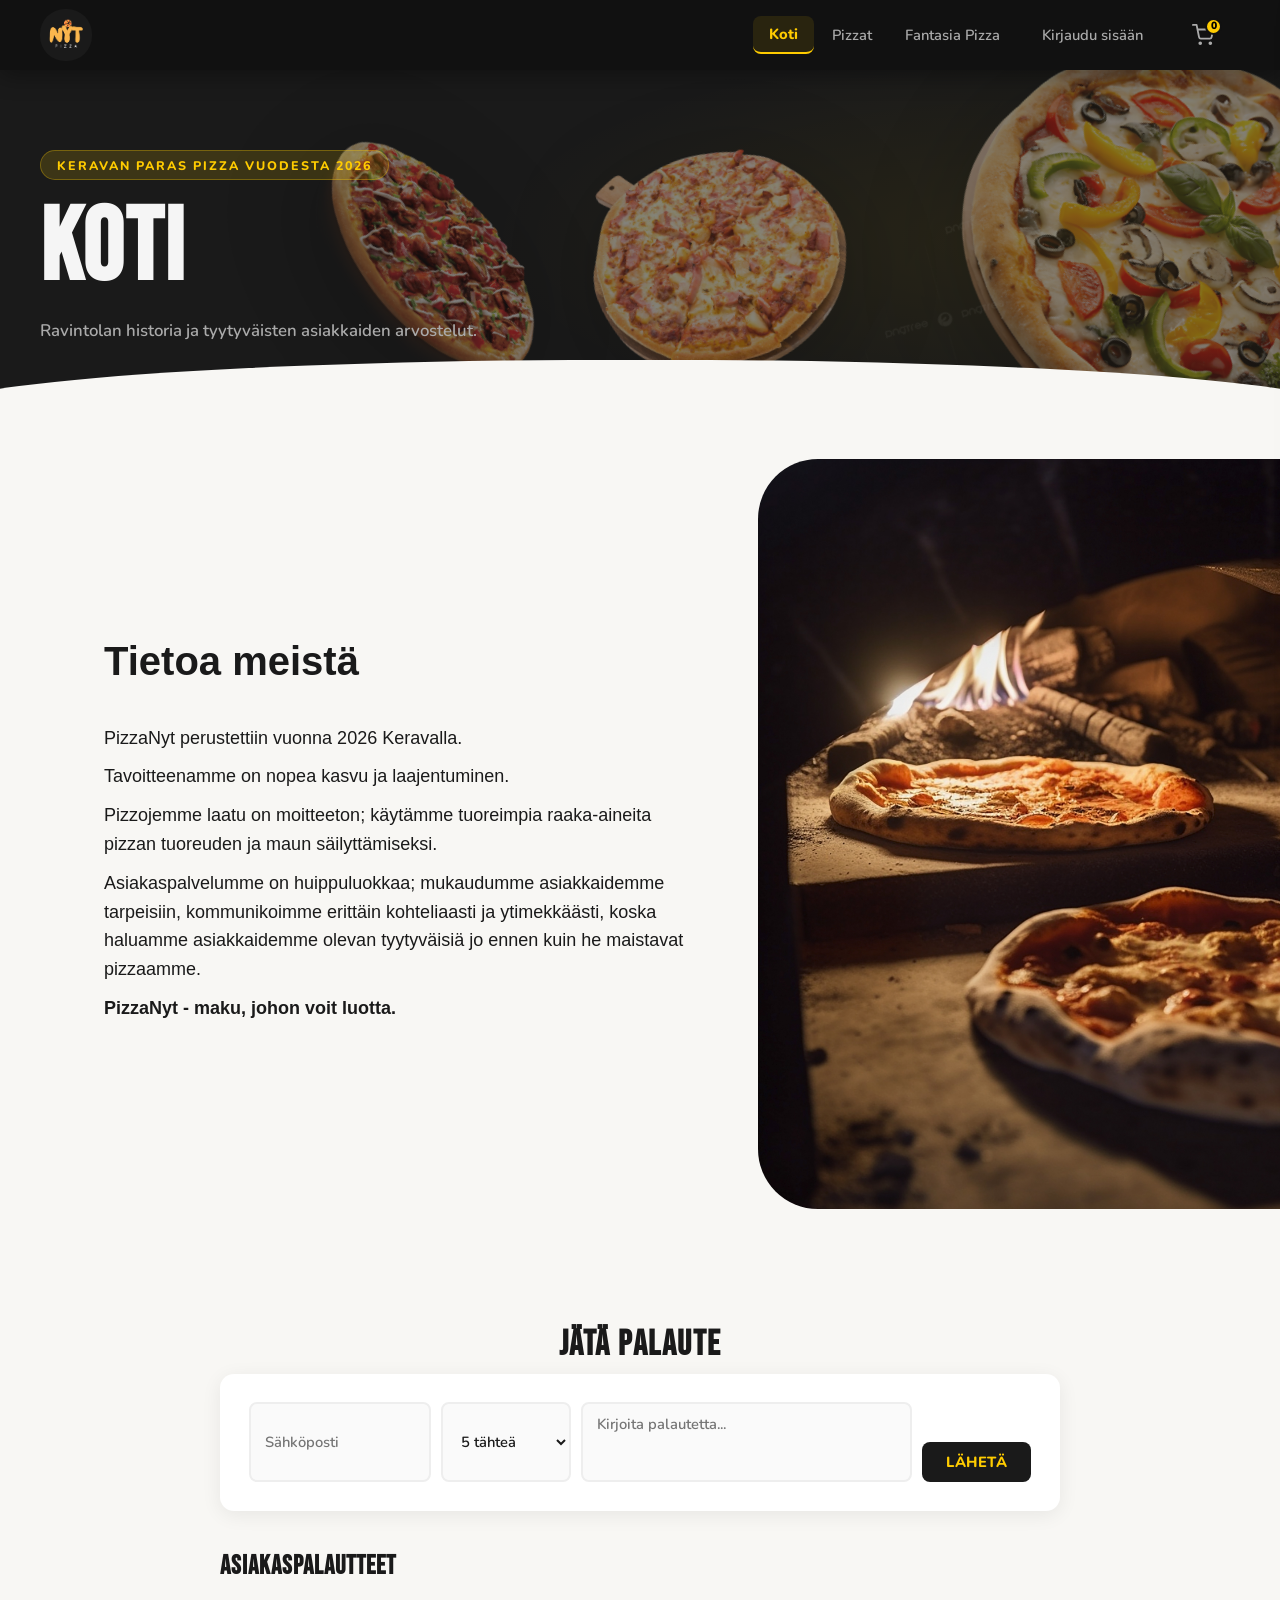
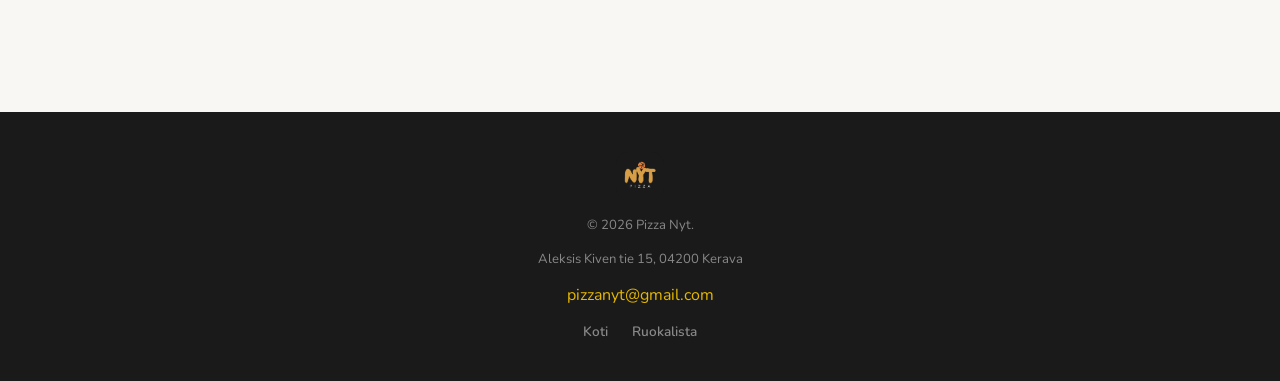
==== commit aa3584c4: "Lisäsin pizzan korvaamaan tekoäly kuvan kokista" ====
--- a/index.html
+++ b/index.html
@@ -59,7 +59,7 @@
             <p><strong>PizzaNyt - maku, johon voit luotta.</strong></p>
         </div>
         <div class="about-image">
-            <img src="images/chef.png" alt="chef">
+            <img src="images/pizza.jpg" alt="pizza" style="width: 750px; height: 750px; border-radius: 60px;">
         </div>
     </section>
 
